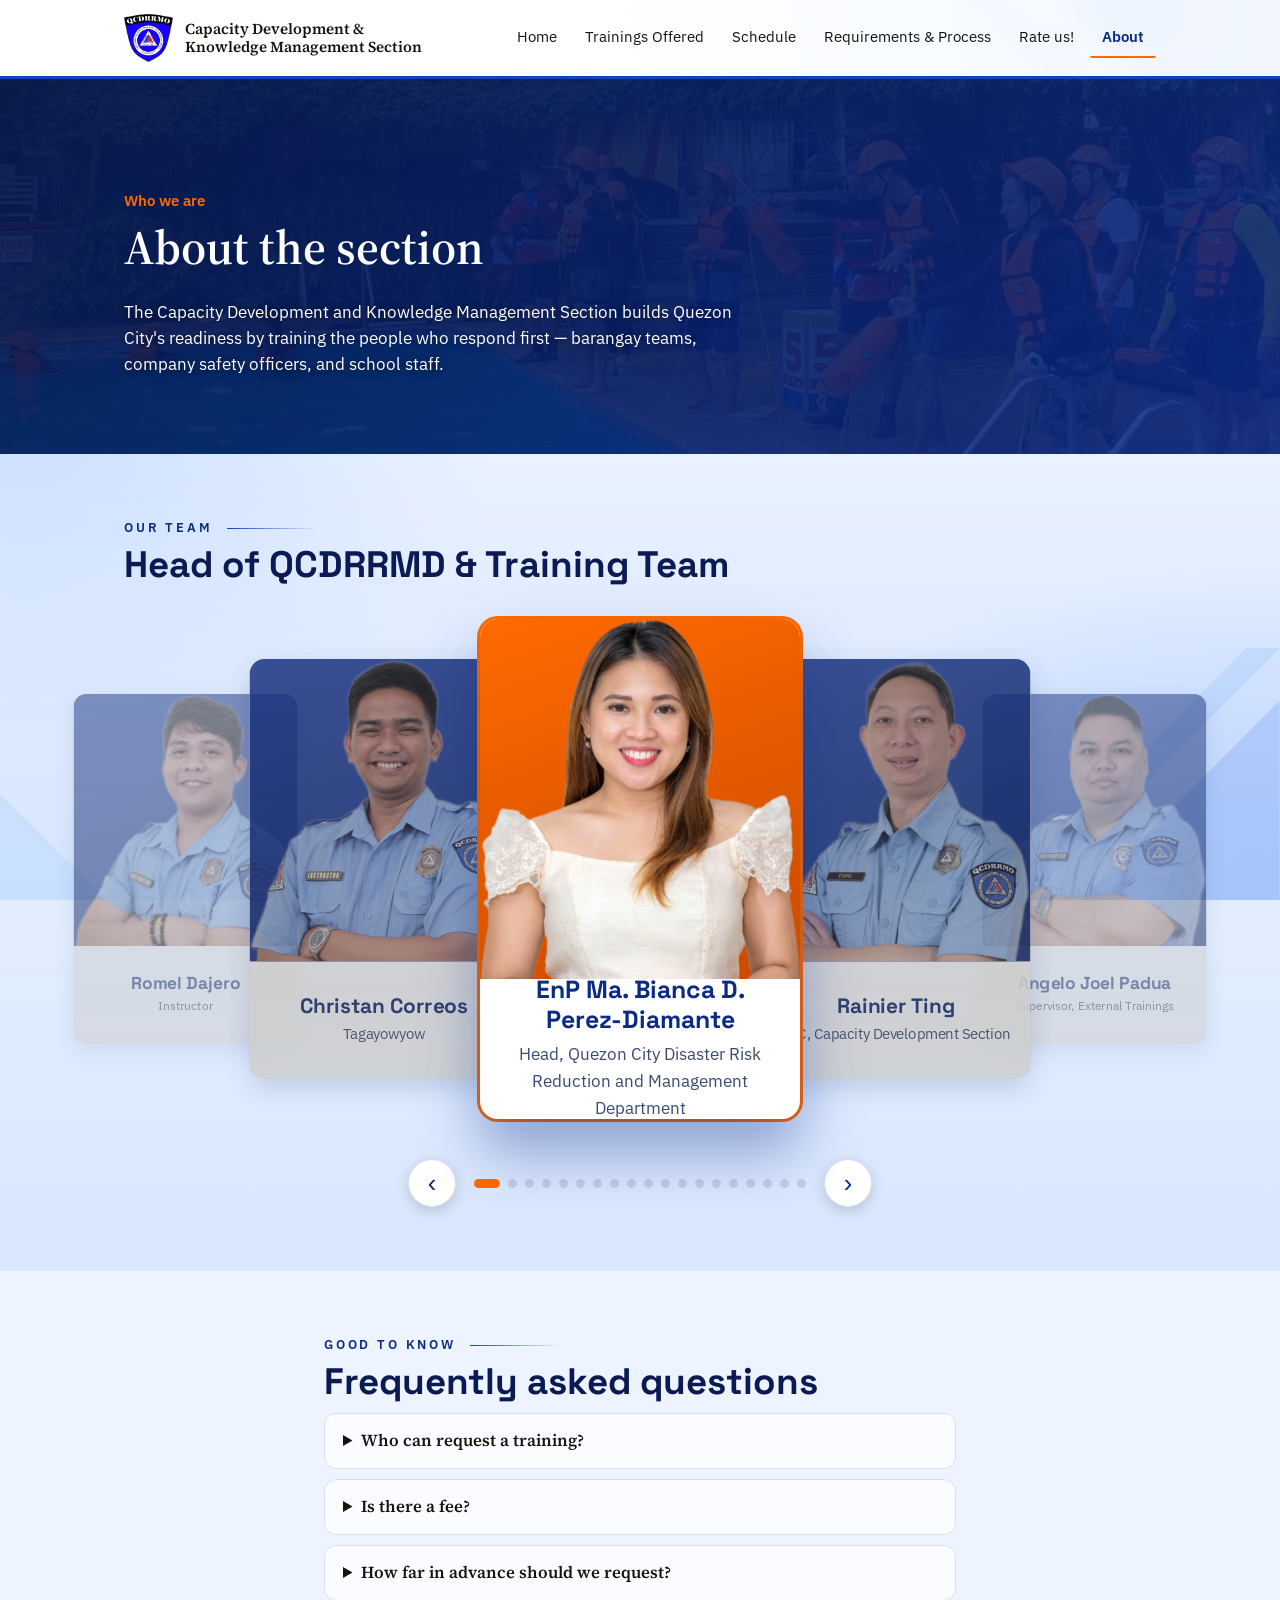
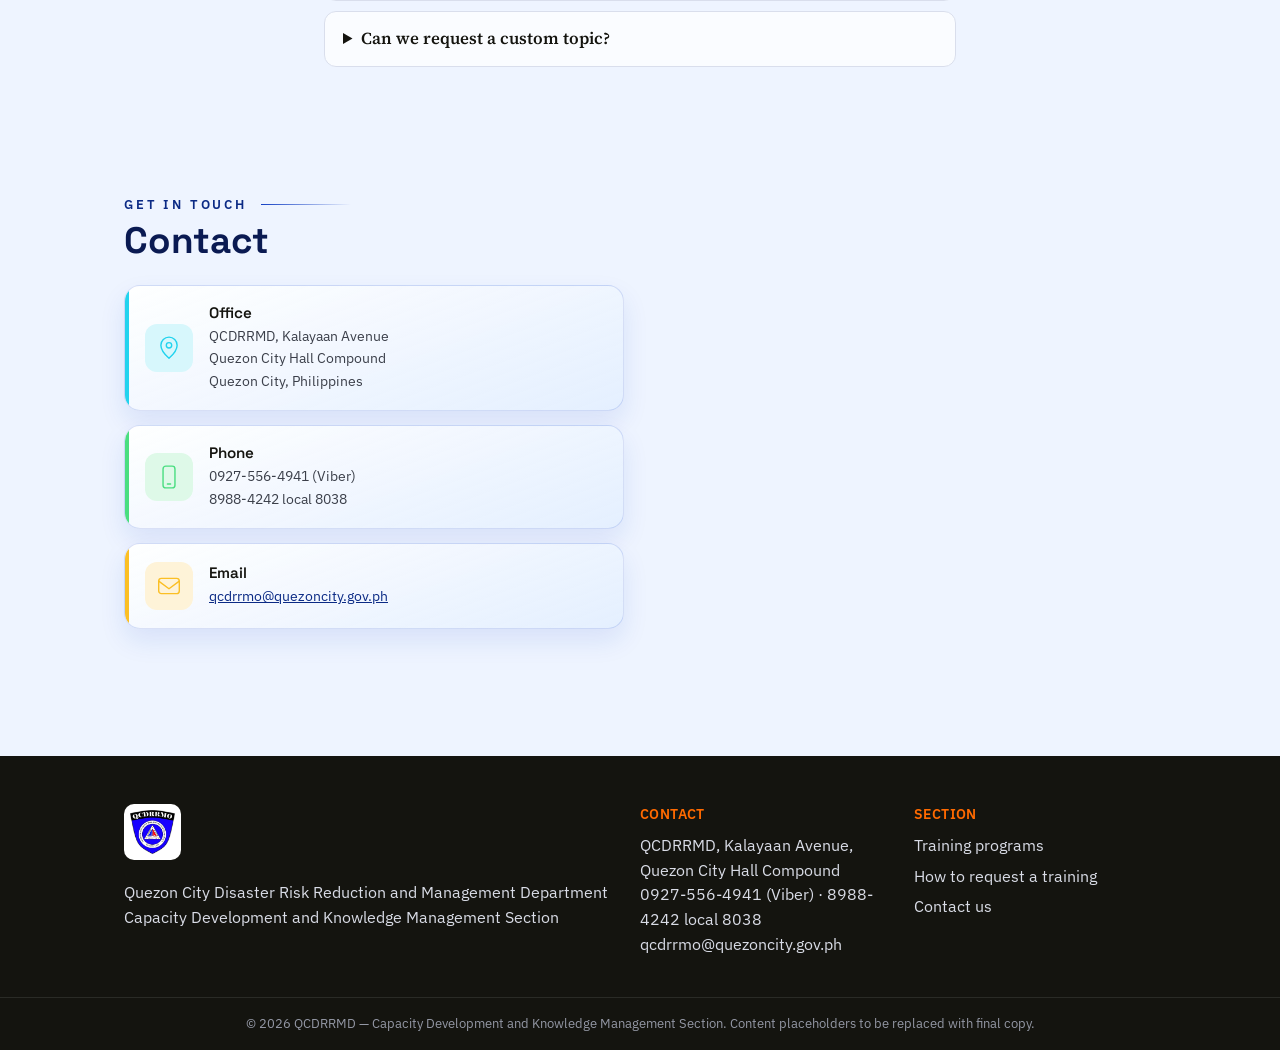
==== about.html @ 3a1420af "Update about.html" ====
<!DOCTYPE html>
<html lang="en">
<head>
<meta charset="UTF-8">
<meta name="viewport" content="width=device-width, initial-scale=1">
<title>About &middot; QCDRRMD Capacity Development</title>
<link rel="icon" href="assets/logo.png">
<link rel="stylesheet" href="style.css?v=13">
</head>
<body>
<header class="site-header">
  <div class="header-inner">
    <a href="index.html" class="brand">
      <img src="assets/logo.png" alt="QCDRRMO logo" class="brand-mark">
      <span class="brand-text">Capacity Development &amp;<br>Knowledge Management Section</span>
    </a>
    <nav aria-label="Main">
      <ul>
        <li><a href="index.html">Home</a></li>
<li><a href="trainings.html">Trainings Offered</a></li>
<li><a href="https://tan-verdict-8c0.notion.site/3d11fb57e256801cb639ca2079e4938b?v=c9b1fb57e25682429db3881c591685a3&source=copy_link" target="_blank" rel="noopener">Schedule</a></li>
<li><a href="process.html">Requirements &amp; Process</a></li>
<li><a href="process.html#rate-us">Rate us!</a></li>
<li><a href="about.html" class="active">About</a></li>

      </ul>
    </nav>
  </div>
</header>
<main>

<section class="page-head photo-head" style="background-image:linear-gradient(135deg, rgba(6,22,74,.92), rgba(11,42,133,.88)), url('assets/programs/pool-rescue.jpg');">
  <div class="section-inner">
    <p class="eyebrow eyebrow-light">Who we are</p>
    <h1>About the section</h1>
    <p class="section-lead lead-light" style="color:#fff;text-shadow:0 1px 8px rgba(0,0,0,.6);">The Capacity Development and Knowledge Management Section builds Quezon City's readiness by training the people who respond first &mdash; barangay teams, company safety officers, and school staff.</p>
  </div>
</section>

<section class="section cf-section" id="about">
  <div class="section-inner"><p class="fx-eyebrow">OUR TEAM</p>
    <h2 class="fx-title sm">Head of QCDRRMD &amp; Training Team</h2></div>
  <div class="cf cf-team" id="team-cf" role="region" aria-roledescription="carousel" aria-label="Head and training team">
    <div class="cf-stage">
      <article class="cf-slide cf-person cf-head" style="--c:#ff6a00">
        <div class="cf-photo"><img src="assets/team/bianca-perez-diamante.png" alt="EnP Ma. Bianca D. Perez-Diamante"></div>
        <div class="cf-body"><h3>EnP Ma. Bianca D. Perez-Diamante</h3><p>Head, Quezon City Disaster Risk Reduction and Management Department</p></div>
      </article>
      <article class="cf-slide cf-person" style="--c:#22d3ee">
        <div class="cf-photo"><img src="assets/team/rainier-ting.png" alt="Rainier Ting"></div>
        <div class="cf-body"><h3>Rainier Ting</h3><p>OIC, Capacity Development Section</p></div>
      </article>
      <article class="cf-slide cf-person" style="--c:#fb7185">
        <div class="cf-photo"><img src="assets/team/angelo-joel-padua.png" alt="Angelo Joel Padua"></div>
        <div class="cf-body"><h3>Angelo Joel Padua</h3><p>Supervisor, External Trainings</p></div>
      </article>
      <article class="cf-slide cf-person" style="--c:#4ade80">
        <div class="cf-photo"><img src="assets/team/evangeline-lumague.png" alt="Evangeline Lumague"></div>
        <div class="cf-body"><h3>Evangeline Lumague</h3><p>Supervisor, Internal Trainings</p></div>
      </article>
      <article class="cf-slide cf-person" style="--c:#fbbf24">
        <div class="cf-photo"><img src="assets/team/ariel-antipolo.png" alt="Ariel Antipolo"></div>
        <div class="cf-body"><h3>Ariel Antipolo</h3><p>Technical Training Team Lead</p></div>
      </article>
      <article class="cf-slide cf-person" style="--c:#38bdf8">
        <div class="cf-photo"><img src="assets/team/gelli-anne-buenaventura.png" alt="Gelli Anne Buenaventura"></div>
        <div class="cf-body"><h3>Gelli Anne Buenaventura</h3><p>Secretariat</p></div>
      </article>
      <article class="cf-slide cf-person" style="--c:#a78bfa">
        <div class="cf-photo"><img src="assets/team/rose-ann-alvarez.png" alt="Rose Ann Alvarez"></div>
        <div class="cf-body"><h3>Rose Ann Alvarez</h3><p>Secretariat</p></div>
      </article>
      <article class="cf-slide cf-person" style="--c:#22d3ee">
        <div class="cf-photo"><img src="assets/team/abigail-quiroz.png" alt="Abigail Quiroz"></div>
        <div class="cf-body"><h3>Abigail Quiroz</h3><p>Instructor</p></div>
      </article>
      <article class="cf-slide cf-person" style="--c:#fb7185">
        <div class="cf-photo"><img src="assets/team/bonifacio-tacuban.png" alt="Bonifacio Tacuban"></div>
        <div class="cf-body"><h3>Bonifacio Tacuban</h3><p>Instructor</p></div>
      </article>
      <article class="cf-slide cf-person" style="--c:#4ade80">
        <div class="cf-photo"><img src="assets/team/christian-allen-dico.png" alt="Christian Allen Dico"></div>
        <div class="cf-body"><h3>Christian Allen Dico</h3><p>Instructor</p></div>
      </article>
      <article class="cf-slide cf-person" style="--c:#fbbf24">
        <div class="cf-photo"><img src="assets/team/guillermo-dizon.png" alt="Guillermo Dizon"></div>
        <div class="cf-body"><h3>Guillermo Dizon</h3><p>Instructor</p></div>
      </article>
      <article class="cf-slide cf-person" style="--c:#38bdf8">
        <div class="cf-photo"><img src="assets/team/jonalyin-sarillana.png" alt="Jonalyin Sarillana"></div>
        <div class="cf-body"><h3>Jonalyin Sarillana</h3><p>Instructor</p></div>
      </article>
      <article class="cf-slide cf-person" style="--c:#a78bfa">
        <div class="cf-photo"><img src="assets/team/leonin-de-leon.png" alt="Leonin De Leon"></div>
        <div class="cf-body"><h3>Leonin De Leon</h3><p>Instructor</p></div>
      </article>
      <article class="cf-slide cf-person" style="--c:#22d3ee">
        <div class="cf-photo"><img src="assets/team/marilou-lacson.png" alt="Marilou Lacson"></div>
        <div class="cf-body"><h3>Marilou Lacson</h3><p>Instructor</p></div>
      </article>
      <article class="cf-slide cf-person" style="--c:#fb7185">
        <div class="cf-photo"><img src="assets/team/ramon-jose.png" alt="Ramon Jose"></div>
        <div class="cf-body"><h3>Ramon Jose</h3><p>Instructor</p></div>
      </article>
      <article class="cf-slide cf-person" style="--c:#4ade80">
        <div class="cf-photo"><img src="assets/team/rizalino-mesias.png" alt="Rizalino Mesias"></div>
        <div class="cf-body"><h3>Rizalino Mesias</h3><p>Instructor</p></div>
      </article>
      <article class="cf-slide cf-person" style="--c:#fbbf24">
        <div class="cf-photo"><img src="assets/team/rizhell-apo.png" alt="Rizhell Apo"></div>
        <div class="cf-body"><h3>Rizhell Apo</h3><p>Instructor</p></div>
      </article>
      <article class="cf-slide cf-person" style="--c:#38bdf8">
        <div class="cf-photo"><img src="assets/team/romel-dajero.png" alt="Romel Dajero"></div>
        <div class="cf-body"><h3>Romel Dajero</h3><p>Instructor</p></div>
      </article>
      <article class="cf-slide cf-person" style="--c:#a78bfa">
        <div class="cf-photo"><img src="assets/team/christan-correos.png" alt="Christan Correos"></div>
        <div class="cf-body"><h3>Christan Correos</h3><p>Tagayowyow</p></div>
      </article>
      
    </div>
    <div class="cf-controls">
      <button class="cf-btn cf-prev" type="button" aria-label="Previous person">&#8249;</button>
      <div class="cf-dots"></div>
      <button class="cf-btn cf-next" type="button" aria-label="Next person">&#8250;</button>
    </div>
  </div>
</section>

<section class="section" id="faq">
  <div class="section-inner narrow">
    <p class="fx-eyebrow">GOOD TO KNOW</p>
    <h2 class="fx-title sm">Frequently asked questions</h2>
    <div class="faq-list">
    <details class="faq-item"><summary>Who can request a training?</summary><p>Barangays, companies, and schools within Quezon City can request any of our programs.</p></details>
      <details class="faq-item"><summary>Is there a fee?</summary><p>No. All of our trainings are completely free.</p></details>
      <details class="faq-item"><summary>How far in advance should we request?</summary><p>Reservations for trainings must be made at least 2 weeks before the training date.</p></details>
      <details class="faq-item"><summary>Can we request a custom topic?</summary><p>Yes. You can request the topics you want covered in your training.</p></details>
      
    </div>
  </div>
</section>

<section class="section" id="contact">
  <div class="section-inner">
    <p class="fx-eyebrow">GET IN TOUCH</p>
    <h2 class="fx-title sm">Contact</h2>
    <div class="grid-2 contact-grid">
      <div class="contact-list">
      <div class="fx-panel fx-contact reveal" style="--c:#22d3ee">
        <span class="fx-contact-ico"><svg viewBox="0 0 48 48" width="26" height="26" fill="none" stroke="currentColor" stroke-width="2.6" stroke-linecap="round" stroke-linejoin="round"><path d="M24 43 C24 43 9 30 9 19 A15 15 0 0 1 39 19 C39 30 24 43 24 43Z"/><circle cx="24" cy="19" r="5"/></svg></span>
        <div><h3>Office</h3><p>QCDRRMD, Kalayaan Avenue<br>Quezon City Hall Compound<br>Quezon City, Philippines</p></div>
      </div>
      <div class="fx-panel fx-contact reveal" style="--c:#4ade80">
        <span class="fx-contact-ico"><svg viewBox="0 0 48 48" width="26" height="26" fill="none" stroke="currentColor" stroke-width="2.6" stroke-linecap="round" stroke-linejoin="round"><rect x="13" y="4" width="22" height="40" rx="5"/><path d="M21 37 H27"/></svg></span>
        <div><h3>Phone</h3><p>0927-556-4941 (Viber)<br>8988-4242 local 8038</p></div>
      </div>
      <div class="fx-panel fx-contact reveal" style="--c:#fbbf24">
        <span class="fx-contact-ico"><svg viewBox="0 0 48 48" width="26" height="26" fill="none" stroke="currentColor" stroke-width="2.6" stroke-linecap="round" stroke-linejoin="round"><rect x="5" y="10" width="38" height="28" rx="5"/><path d="M5 15 L24 29 L43 15"/></svg></span>
        <div><h3>Email</h3><p><a href="mailto:qcdrrmo@quezoncity.gov.ph">qcdrrmo@quezoncity.gov.ph</a></p></div>
      </div>
      
      </div>
      <div class="map-embed">
  <iframe
    title="QCDRRMD location map"
    src="https://www.google.com/maps?q=Quezon+City+Hall+Compound,+Kalayaan+Avenue,+Quezon+City,+Philippines&output=embed"
    width="100%" height="380"
    style="border:0;border-radius:12px"
    loading="lazy"
    allowfullscreen
    referrerpolicy="no-referrer-when-downgrade"></iframe>
</div>
    </div>
  </div>
</section>
<script>

function initCoverflow(id) {
  var root = document.getElementById(id);
  if (!root) return;
  var slides = [].slice.call(root.querySelectorAll('.cf-slide'));
  var dotsBox = root.querySelector('.cf-dots');
  var n = slides.length, active = 0, swiped = false, startX = null;
  function go(i) { active = (i + n) % n; render(); }
  slides.forEach(function (s, i) {
    var d = document.createElement('button');
    d.className = 'cf-dot'; d.type = 'button';
    d.setAttribute('aria-label', 'Show item ' + (i + 1));
    d.addEventListener('click', function () { go(i); });
    dotsBox.appendChild(d);
    s.addEventListener('click', function () { if (!swiped && i !== active) go(i); });
  });
  var dots = [].slice.call(dotsBox.children);
  function render() {
    slides.forEach(function (s, i) {
      var d = i - active;
      if (d > n / 2) d -= n;
      if (d < -n / 2) d += n;
      s.setAttribute('data-pos', Math.abs(d) > 2 ? 'far' : String(d));
      s.setAttribute('aria-hidden', d === 0 ? 'false' : 'true');
    });
    dots.forEach(function (x, i) { x.classList.toggle('on', i === active); });
  }
  root.querySelector('.cf-prev').addEventListener('click', function () { go(active - 1); });
  root.querySelector('.cf-next').addEventListener('click', function () { go(active + 1); });
  root.setAttribute('tabindex', '0');
  root.addEventListener('keydown', function (e) {
    if (e.key === 'ArrowLeft') { go(active - 1); e.preventDefault(); }
    if (e.key === 'ArrowRight') { go(active + 1); e.preventDefault(); }
  });
  var stage = root.querySelector('.cf-stage');
  stage.addEventListener('pointerdown', function (e) { startX = e.clientX; });
  stage.addEventListener('pointerup', function (e) {
    if (startX === null) return;
    var dx = e.clientX - startX; startX = null;
    if (Math.abs(dx) > 45) {
      swiped = true; go(dx < 0 ? active + 1 : active - 1);
      setTimeout(function () { swiped = false; }, 80);
    }
  });
  render();
}

initCoverflow('team-cf');

function runReveal() {
  var els = [].slice.call(document.querySelectorAll('.reveal:not(.in)'));
  if (!els.length) return;
  if (!('IntersectionObserver' in window) || (window.matchMedia && window.matchMedia('(prefers-reduced-motion: reduce)').matches)) {
    els.forEach(function (el) { el.classList.add('in'); });
    return;
  }
  var io = new IntersectionObserver(function (entries) {
    entries.forEach(function (x, i) {
      if (x.isIntersecting) {
        setTimeout(function () { x.target.classList.add('in'); }, (i % 6) * 70);
        io.unobserve(x.target);
      }
    });
  }, {threshold: 0.2});
  els.forEach(function (el) { io.observe(el); });
}
if (document.readyState === 'loading') {
  document.addEventListener('DOMContentLoaded', runReveal);
} else {
  runReveal();
}

</script>

</main>
<footer class="site-footer">
  <div class="footer-inner">
    <div>
      <img src="assets/logo.png" alt="QCDRRMO logo" class="footer-mark">
      <p>Quezon City Disaster Risk Reduction and Management Department<br>Capacity Development and Knowledge Management Section</p>
    </div>
    <div>
      <p class="footer-label">Contact</p>
      <p>QCDRRMD, Kalayaan Avenue, Quezon City Hall Compound<br>0927-556-4941 (Viber) &middot; 8988-4242 local 8038<br>qcdrrmo@quezoncity.gov.ph</p>
    </div>
    <div>
      <p class="footer-label">Section</p>
      <ul class="footer-links">
        <li><a href="trainings.html">Training programs</a></li>
        <li><a href="process.html">How to request a training</a></li>
        <li><a href="about.html#contact">Contact us</a></li>
      </ul>
    </div>
  </div>
  <p class="footer-fine">&copy; 2026 QCDRRMD &mdash; Capacity Development and Knowledge Management Section. Content placeholders to be replaced with final copy.</p>
</footer>
</body>
</html>
---- style.css ----
@import url('https://fonts.googleapis.com/css2?family=Source+Serif+4:opsz,wght@8..60,500;8..60,600;8..60,700&family=IBM+Plex+Sans:wght@400;500;600&family=Space+Grotesk:wght@500;600;700&display=swap');

:root{
  --blue:#1440c4;
  --blue-dark:#0b2a85;
  --ink:#14140f;
  --orange:#ff6a00;
  --red:#e4002b;
  --paper:#ffffff;
  --tint:#eef2fc;
  --line:#d9deec;
  --serif:'Source Serif 4', Georgia, serif;
  --sans:'IBM Plex Sans', Arial, sans-serif;
}

*{box-sizing:border-box;}
html{scroll-padding-top:80px;}
body{
  margin:0;
  font-family:var(--sans);
  color:var(--ink);
  background:#eef4ff;
  line-height:1.55;
}
h1,h2,h3{font-family:var(--serif); font-weight:600; line-height:1.15; margin:0 0 .5em;}
h1{font-size:clamp(2rem,4vw,3rem);}
h2{font-size:clamp(1.5rem,2.6vw,2rem);}
h3{font-size:1.15rem; margin-bottom:.35em;}
p{margin:0 0 1em;}
a{color:var(--blue-dark);}
ul,ol{margin:0; padding:0;}
img{max-width:100%; display:block;}

.section-inner, .header-inner, .footer-inner{
  max-width:1080px;
  margin:0 auto;
  padding:0 24px;
}
.narrow{max-width:680px;}

/* header */
.site-header{
  border-bottom:3px solid var(--blue);
  background:rgba(255,255,255,.84);
  -webkit-backdrop-filter:blur(12px); backdrop-filter:blur(12px);
  position:sticky; top:0; z-index:10;
}
.header-inner{
  display:flex; align-items:center; justify-content:space-between;
  padding-top:14px; padding-bottom:14px; gap:20px; flex-wrap:wrap;
}
.brand{display:flex; align-items:center; gap:12px; text-decoration:none; color:var(--ink);}
.brand-mark{height:48px; width:auto;}
.brand-text{font-family:var(--serif); font-weight:600; font-size:.95rem; line-height:1.2;}
nav ul{display:flex; flex-wrap:wrap; gap:4px; list-style:none;}
nav a{
  display:inline-block; padding:8px 12px; text-decoration:none; color:var(--ink);
  font-size:.92rem; border-radius:2px;
}
nav a:hover{color:var(--blue-dark);}
nav a.active{color:var(--blue-dark); font-weight:600; border-bottom:2px solid var(--orange);}

/* hero */
.hero{
  position:relative; overflow:hidden; color:#fff;
  clip-path: polygon(0 0, 100% 0, 100% 88%, 0 100%);
  padding:120px 0 140px;
  background:var(--blue-dark);
}
.hero-video{
  position:absolute; inset:0; width:100%; height:100%; object-fit:cover; z-index:0;
}
.hero-overlay{
  position:absolute; inset:0; z-index:1;
  background:linear-gradient(135deg, rgba(11,42,133,.88) 0%, rgba(20,64,196,.72) 60%, rgba(11,42,133,.9) 100%);
}
.hero-inner{position:relative; z-index:2; max-width:760px; margin:0 auto; padding:0 24px;}
.hero h1{color:#fff;}
.hero-sub{font-size:1.1rem; color:#dfe6fb;}
.eyebrow{
  font-family:var(--sans); font-weight:600; color:var(--blue-dark);
  margin-bottom:.5em; font-size:.95rem;
}
.eyebrow-light{color:var(--orange);}

/* photo page-head banners for subpages */
.page-head.photo-head{
  position:relative; padding:110px 0 60px; color:#fff;
  background-size:cover; background-position:center;
}
.photo-head h1{color:#fff;}
.section-lead.lead-light{color:#ffffff; text-shadow:0 1px 6px rgba(0,0,0,.45);}
.photo-head .section-lead.lead-light{color:#ffffff; text-shadow:0 1px 8px rgba(0,0,0,.55);}

/* photo grid / gallery */
.photo-grid{gap:22px;}
.photo-feature{margin:0; border:1px solid var(--line); background:#fff; overflow:hidden;}
.photo-feature img{width:100%; height:280px; object-fit:cover; display:block;}
.photo-feature figcaption{padding:14px 16px; font-size:.92rem; color:#3b3f4a; border-top:3px solid var(--orange);}

.inline-video{width:100%; max-width:820px; border:1px solid var(--line); margin-top:8px;}

/* category showcase cards */
.category-card-link{text-decoration:none; color:inherit; display:block;}
.category-card{
  text-align:left; transition:transform .2s ease, box-shadow .2s ease, border-color .2s ease;
  position:relative; overflow:hidden;
}
.category-card:hover{
  transform:translateY(-6px); box-shadow:0 14px 28px rgba(11,42,133,.16); border-color:var(--orange);
}
.category-icon{font-size:2rem; margin-bottom:.3em; display:inline-block; transition:transform .2s ease;}
.category-card:hover .category-icon{transform:scale(1.18) rotate(-4deg);}
.category-more{
  display:inline-block; margin-top:10px; font-size:.85rem; font-weight:600; color:var(--orange);
  opacity:0; transform:translateX(-6px); transition:opacity .2s ease, transform .2s ease;
}
.category-card:hover .category-more{opacity:1; transform:translateX(0);}
.center-cta{text-align:center; margin-top:32px;}
.reason-grid .card{border-left:4px solid var(--orange);}

/* highlighted coverflow carousel (Trainings Offered + Team) */
.cf-section{padding:44px 0 56px; background:linear-gradient(180deg,rgba(255,255,255,0) 0%,rgba(205,224,255,.65) 100%); overflow:hidden;}
.cf{--cw:440px; --ch:560px; --s1:.8; --s2:1.42; position:relative; outline:none;}
.cf-team{--cw:320px; --ch:500px;}
.cf-stage{position:relative; height:calc(var(--ch) + 50px); touch-action:pan-y;}
.cf-slide{
  position:absolute; top:24px; left:50%; width:var(--cw); height:var(--ch);
  background:#fff; border-radius:18px; overflow:hidden; display:flex; flex-direction:column;
  box-shadow:0 10px 30px rgba(11,42,133,.18);
  transform:translateX(-50%) scale(.6); opacity:0; pointer-events:none; z-index:0; cursor:pointer;
  transition:transform .55s cubic-bezier(.22,.8,.3,1), opacity .45s ease, filter .45s ease, box-shadow .45s ease;
  filter:brightness(.8) saturate(.75);
}
.cf-slide[data-pos="0"]{
  transform:translateX(-50%) scale(1); opacity:1; z-index:5; pointer-events:auto; cursor:default; filter:none;
  box-shadow:0 34px 60px rgba(11,42,133,.38), 0 0 0 3px var(--orange);
}
.cf-slide[data-pos="1"], .cf-slide[data-pos="-1"]{opacity:.85; z-index:3; pointer-events:auto;}
.cf-slide[data-pos="1"]{transform:translateX(calc(-50% + var(--cw) * var(--s1))) scale(.84);}
.cf-slide[data-pos="-1"]{transform:translateX(calc(-50% - var(--cw) * var(--s1))) scale(.84);}
.cf-slide[data-pos="2"], .cf-slide[data-pos="-2"]{opacity:.5; z-index:1; pointer-events:auto;}
.cf-slide[data-pos="2"]{transform:translateX(calc(-50% + var(--cw) * var(--s2))) scale(.7);}
.cf-slide[data-pos="-2"]{transform:translateX(calc(-50% - var(--cw) * var(--s2))) scale(.7);}

.cf-program img{width:100%; height:300px; object-fit:cover; display:block; flex:none;}
.cf-body{padding:18px 22px 20px; flex:1; min-height:0;}
.cf-body h3{font-size:1.25rem; margin:0 0 .4em;}
.cf-body p{margin:0; color:#3b3f4a;}
.cf-body .card-tag{color:var(--orange); margin-bottom:.5em;}
.cf-program .cf-body p:last-child{
  display:-webkit-box; -webkit-line-clamp:5; -webkit-box-orient:vertical; overflow:hidden; font-size:.95rem;
}
.cf-photo{height:360px; flex:none; background:linear-gradient(160deg,var(--blue) 0%,var(--blue-dark) 100%); overflow:hidden;}
.cf-photo img{width:100%; height:100%; object-fit:cover; object-position:top center; display:block;}
.cf-head .cf-photo{background:linear-gradient(160deg,var(--orange) 0%,#c94a00 100%);}
.cf-person .cf-body{text-align:center; display:flex; flex-direction:column; justify-content:center; gap:6px;}
.cf-person .cf-body h3{font-family:'Space Grotesk',var(--sans); font-size:1.55rem; font-weight:700; color:var(--blue-dark); margin:0; line-height:1.2;}
.cf-person .cf-body p{font-size:1.08rem; color:#3b4a75; margin:0;}

.cf-controls{display:flex; align-items:center; justify-content:center; gap:18px; margin-top:14px; padding:0 16px;}
.cf-btn{
  flex:none; width:48px; height:48px; border-radius:50%; border:1px solid var(--line); background:#fff;
  color:var(--blue-dark); font-size:1.6rem; line-height:1; cursor:pointer; box-shadow:0 4px 14px rgba(20,20,15,.18);
  transition:background .2s ease, color .2s ease, transform .15s ease;
}
.cf-btn:hover{background:var(--orange); color:#fff;}
.cf-btn:active{transform:scale(.92);}
.cf-dots{display:flex; gap:8px; flex-wrap:wrap; justify-content:center; max-width:60%;}
.cf-dot{width:9px; height:9px; border-radius:99px; border:0; padding:0; background:#c5cde6; cursor:pointer; transition:width .25s ease, background .25s ease;}
.cf-dot.on{width:26px; background:var(--orange);}

@media(max-width:760px){
  .cf{--cw:78vw; --ch:520px; --s1:.9;}
  .cf-team{--cw:72vw; --ch:470px;}
  .cf-slide[data-pos="2"], .cf-slide[data-pos="-2"]{opacity:0; pointer-events:none;}
  .cf-program img{height:220px;}
  .cf-photo{height:320px;}
  .cf-dots{max-width:52%;}
}

/* training catalog cards */
.program-card{padding:0; border-left:1px solid var(--line);}
.program-card img{width:100%; height:150px; object-fit:cover; display:block;}
.program-card .program-body{padding:16px 18px;}
.program-card .card-tag{margin-top:0;}

.partner-list{
  list-style:none; columns:2; column-gap:32px; max-width:820px; margin-top:20px;
}
.partner-list li{
  padding:10px 0 10px 22px; border-bottom:1px solid var(--line); position:relative;
  break-inside:avoid; font-size:.95rem;
}
.partner-list li::before{content:"\2022"; position:absolute; left:0; color:var(--orange); font-weight:700; font-size:1.3rem; line-height:1;}
@media(max-width:640px){.partner-list{columns:1;}}
.cta-row{display:flex; gap:14px; flex-wrap:wrap; margin-top:1.5em;}
.btn{
  display:inline-block; padding:13px 26px; text-decoration:none; font-weight:600;
  border-radius:2px; font-size:.98rem;
}
.btn-primary{background:var(--orange); color:#fff;}
.btn-primary:hover{background:var(--red);}
.btn-ghost{border:1.5px solid #fff; color:#fff;}
.btn-ghost:hover{background:rgba(255,255,255,.12);}

/* sections */
.section{padding:64px 0;}
.section.tint{background:linear-gradient(180deg,rgba(255,255,255,.6),rgba(208,226,255,.55));}
.section-lead{color:#3b3f4a; max-width:640px; font-size:1.05rem;}
.page-head{padding:56px 0 24px;}

.grid-3{display:grid; grid-template-columns:repeat(3,1fr); gap:22px; margin-top:28px;}
.grid-2{display:grid; grid-template-columns:1fr 1fr; gap:32px; margin-top:24px;}
@media(max-width:760px){
  .grid-3{grid-template-columns:1fr;}
  .grid-2{grid-template-columns:1fr;}
}

.card{
  border:1px solid var(--line); border-left:4px solid var(--blue);
  padding:20px; background:#fff;
}
.card-tag{
  font-size:.78rem; font-weight:600; text-transform:uppercase; letter-spacing:.03em;
  color:var(--blue-dark); margin-bottom:.5em;
}
.stat-card{
  border-top:3px solid var(--orange); padding:18px 4px;
}
.stat-num{font-family:var(--serif); font-size:2.6rem; font-weight:700; color:var(--blue); margin-bottom:.1em;}

.cta-band{background:var(--ink); color:#fff;}
.cta-band h2{color:#fff;}
.cta-band-inner{display:flex; align-items:center; justify-content:space-between; gap:20px; flex-wrap:wrap;}
.cta-band .btn-primary{background:var(--orange); color:var(--ink);}

/* steps */
.steps{counter-reset:step; list-style:none; max-width:700px;}
.steps li{
  counter-increment:step; position:relative; padding:0 0 28px 52px; border-left:2px solid var(--line);
  margin-left:14px;
}
.steps li:last-child{border-left-color:transparent;}
.steps li::before{
  content:counter(step); position:absolute; left:-15px; top:0;
  width:30px; height:30px; border-radius:50%; background:var(--blue); color:#fff;
  display:flex; align-items:center; justify-content:center; font-weight:600; font-size:.9rem;
}
.check-list{list-style:none; max-width:600px; margin-top:1em;}
.check-list li{padding:8px 0 8px 28px; border-bottom:1px solid var(--line); position:relative;}
.check-list li::before{content:"\2713"; position:absolute; left:0; color:var(--blue); font-weight:700;}

/* embeds */
.embed-box{
  border:1px solid var(--line); background:var(--tint); aspect-ratio:16/10; overflow:hidden;
}
.embed-box.form-embed{aspect-ratio:auto; height:1200px;}
.embed-box iframe{width:100%; height:100%; border:0;}
.embed-note{margin-top:12px; font-size:.92rem; color:#555;}
.link-out-box{
  border:1px solid var(--line); background:var(--tint); padding:48px 32px; text-align:center;
}
.link-out-box p{max-width:480px; margin:0 auto 20px; color:#3b3f4a;}

/* photo placeholders */
.photo-placeholder{
  aspect-ratio:4/3; background:repeating-linear-gradient(45deg, var(--tint), var(--tint) 10px, #e3e9fa 10px, #e3e9fa 20px);
  margin-bottom:14px;
}
.map-placeholder{
  background:var(--tint); border:1px dashed var(--line); display:flex; align-items:center; justify-content:center;
  min-height:220px; color:#555; text-align:center; padding:20px;
}

/* faq */
.faq-item{border-bottom:1px solid var(--line); padding:16px 0;}
.faq-item summary{font-weight:600; cursor:pointer; font-family:var(--serif); font-size:1.05rem;}
.faq-item p{margin-top:10px; color:#3b3f4a;}

/* footer */
.site-footer{background:var(--ink); color:#d9dce6; margin-top:20px;}
.footer-inner{
  display:grid; grid-template-columns:2fr 1fr 1fr; gap:32px; padding:48px 24px 24px;
}
@media(max-width:760px){.footer-inner{grid-template-columns:1fr;}}
.footer-mark{height:56px; margin-bottom:14px; background:#fff; padding:6px; border-radius:10px; display:inline-block;}
.footer-label{color:var(--orange); font-weight:600; margin-bottom:.6em; font-size:.85rem; text-transform:uppercase; letter-spacing:.03em;}
.footer-links{list-style:none;}
.footer-links li{margin-bottom:6px;}
.footer-links a{color:#d9dce6; text-decoration:none;}
.footer-links a:hover{color:var(--orange);}
.footer-fine{
  border-top:1px solid #2a2b26; text-align:center; font-size:.82rem; color:#9498a5;
  padding:16px 24px; margin:0;
}

:focus-visible{outline:3px solid var(--orange); outline-offset:2px;}
@media (prefers-reduced-motion: reduce){*{transition:none !important;}}


/* ===== site backdrop: airy sky-blue gradient + diagonal corner shapes ===== */
body::before{
  content:""; position:fixed; inset:0; z-index:-2; pointer-events:none;
  background:
    radial-gradient(900px 520px at 88% 2%, rgba(96,165,250,.40), transparent 62%),
    radial-gradient(760px 520px at 2% 48%, rgba(186,213,255,.60), transparent 62%),
    radial-gradient(900px 560px at 98% 100%, rgba(59,130,246,.30), transparent 60%),
    radial-gradient(760px 300px at 42% 10%, rgba(255,255,255,.95), transparent 70%),
    linear-gradient(180deg,#f8fbff 0%,#e9f1ff 55%,#dce9ff 100%);
}
body::after{
  content:""; position:fixed; inset:0; z-index:-1; pointer-events:none;
  background:
    linear-gradient(225deg, rgba(37,99,235,.22) 0 30%, transparent 30.2%) right top/34vw 32vh no-repeat,
    linear-gradient(225deg, transparent 0 38%, rgba(96,165,250,.20) 38% 43%, transparent 43.2%) right top/34vw 32vh no-repeat,
    linear-gradient(315deg, rgba(37,99,235,.20) 0 30%, transparent 30.2%) right bottom/32vw 28vh no-repeat,
    linear-gradient(315deg, transparent 0 38%, rgba(96,165,250,.18) 38% 43%, transparent 43.2%) right bottom/32vw 28vh no-repeat,
    linear-gradient(45deg, rgba(147,197,253,.28) 0 22%, transparent 22.2%) left bottom/22vw 22vh no-repeat;
}

/* ===== futuristic stats ===== */
.stats-section{padding:0 0 56px; margin-top:-34px; position:relative; z-index:2;}
.stats-grid{display:grid; grid-template-columns:repeat(3,1fr); gap:22px;}
.stat-fx{
  position:relative; overflow:hidden; border-radius:18px; padding:26px 26px 24px;
  background:
    linear-gradient(rgba(20,64,196,.055) 1px, transparent 1px) 0 0/22px 22px,
    linear-gradient(90deg, rgba(20,64,196,.055) 1px, transparent 1px) 0 0/22px 22px,
    linear-gradient(160deg, rgba(255,255,255,.94), rgba(226,238,255,.82));
  border:1px solid rgba(20,64,196,.2);
  box-shadow:0 14px 34px rgba(20,64,196,.14), inset 0 1px 0 #fff;
  transition:transform .25s ease, box-shadow .25s ease;
}
.stat-fx::before{
  content:""; position:absolute; left:0; top:0; height:3px; width:100%;
  background:linear-gradient(90deg,var(--blue),#22d3ee 60%,transparent);
}
.stat-fx::after{
  content:""; position:absolute; right:-40px; bottom:-40px; width:120px; height:120px; border-radius:50%;
  background:radial-gradient(circle,rgba(34,211,238,.30),transparent 70%);
}
.stat-fx:hover{transform:translateY(-4px); box-shadow:0 20px 42px rgba(20,64,196,.22), 0 0 0 1px rgba(34,211,238,.6);}
.stat-fx-idx{
  position:absolute; right:20px; top:14px; font-family:'Space Grotesk',var(--sans); font-weight:700;
  font-size:2.6rem; line-height:1; color:rgba(20,64,196,.12);
}
.stat-fx-icon{
  width:56px; height:56px; border-radius:14px; display:grid; place-items:center; color:var(--blue);
  background:rgba(20,64,196,.08); border:1px solid rgba(20,64,196,.25); box-shadow:0 0 20px rgba(34,211,238,.4);
}
.stat-fx-icon svg{width:30px; height:30px;}
.stat-fx-num{
  margin:18px 0 2px; font-family:'Space Grotesk',var(--sans); font-weight:700; line-height:1.05;
  font-size:clamp(2.4rem,4.4vw,3.4rem); letter-spacing:-.02em;
}
.stat-fx-num .count{
  background:linear-gradient(90deg,var(--blue-dark),var(--blue) 55%,#22a7f0);
  -webkit-background-clip:text; background-clip:text; -webkit-text-fill-color:transparent; color:transparent;
}
.stat-fx-label{margin:0; font-size:.82rem; font-weight:600; letter-spacing:.09em; text-transform:uppercase; color:#3b4a75;}
@media(max-width:820px){.stats-grid{grid-template-columns:1fr;} .stats-section{margin-top:-20px;}}

/* ===== futuristic Explore cards (not clickable) ===== */
.fx-eyebrow{
  display:flex; align-items:center; gap:14px; margin:0 0 .6em; font-size:.8rem; font-weight:600;
  letter-spacing:.22em; color:var(--blue-dark);
}
.fx-eyebrow::after{content:""; height:1px; width:90px; background:linear-gradient(90deg,var(--blue),transparent);}
.fx-title{font-family:'Space Grotesk',var(--sans); font-weight:700; font-size:clamp(2.1rem,4.4vw,3.2rem); line-height:1.05; margin:0 0 .35em; color:#0a1a52;}
.fx-title span{
  display:block; font-style:italic;
  background:linear-gradient(90deg,var(--blue-dark),var(--blue) 55%,#22a7f0);
  -webkit-background-clip:text; background-clip:text; -webkit-text-fill-color:transparent; color:transparent;
}
.fx-grid{display:grid; grid-template-columns:repeat(3,1fr); gap:22px; margin-top:30px;}
.fx-card{
  --c:#22d3ee; position:relative; overflow:hidden; border-radius:18px; color:#fff;
  display:flex; align-items:center; gap:20px; padding:30px 24px 28px; min-height:220px;
  background:
    linear-gradient(100deg, rgba(5,18,62,.97) 34%, rgba(8,30,96,.84) 66%, rgba(8,30,96,.6) 100%),
    var(--photo) right center/cover no-repeat;
  border:1px solid rgba(120,170,255,.28);
  box-shadow:0 16px 36px rgba(5,18,62,.32);
  transition:transform .25s ease, box-shadow .25s ease, border-color .25s ease;
}
.fx-card::before{
  content:""; position:absolute; left:0; top:0; width:84px; height:13px; background:var(--c);
  clip-path:polygon(0 0,100% 0,84% 100%,0 100%);
}
.fx-card::after{
  content:""; position:absolute; inset:0; pointer-events:none; border-radius:18px;
  background:radial-gradient(260px 160px at 12% 50%, color-mix(in srgb, var(--c) 22%, transparent), transparent 70%);
}
.fx-card:hover{transform:translateY(-6px); border-color:var(--c); box-shadow:0 24px 46px rgba(5,18,62,.42), 0 0 22px color-mix(in srgb, var(--c) 45%, transparent);}
.fx-icon{flex:none; width:112px; height:112px; color:var(--c); position:relative; z-index:1; filter:drop-shadow(0 0 7px color-mix(in srgb, var(--c) 70%, transparent));}
.fx-arc{transform-origin:60px 60px; transition:transform .9s cubic-bezier(.22,.8,.3,1);}
.fx-card:hover .fx-arc{transform:rotate(200deg);}
.fx-text{position:relative; z-index:1;}
.fx-card .fx-text h3{font-family:'Space Grotesk',var(--sans); font-size:1.28rem; line-height:1.15; margin:0 0 .5em; color:#fff;}
.fx-bar{display:block; width:42px; height:3px; border-radius:3px; background:var(--c); margin-bottom:.7em; box-shadow:0 0 10px var(--c);}
.fx-card .fx-text p{margin:0; font-size:.93rem; color:#d7e2ff;}
.fx-feature .fx-text h3, .fx-step .fx-text h3{font-family:'Space Grotesk',var(--sans); font-size:1.05rem; line-height:1.2; margin:0 0 .4em; color:#0a1a52;}
.fx-feature .fx-text p, .fx-step .fx-text p{margin:0; font-size:.92rem; color:#3b3f4a;}
@media(max-width:1000px){.fx-grid{grid-template-columns:repeat(2,1fr);}}
@media(max-width:640px){
  .fx-grid{grid-template-columns:1fr;}
  .fx-icon{width:88px; height:88px;}
}

/* ===== 2026 ratings (stars) ===== */
.ratings{background:linear-gradient(135deg,var(--blue-dark) 0%,var(--blue) 100%); color:#fff;}
.ratings h2{color:#fff; margin-bottom:.9em;}
.ratings-grid{display:grid; grid-template-columns:minmax(240px,340px) 1fr; gap:48px; align-items:center;}
.rating-overall{
  background:rgba(255,255,255,.1); border:1px solid rgba(255,255,255,.28); border-top:4px solid var(--orange);
  border-radius:16px; padding:32px 24px; text-align:center;
}
.rating-overall-label{font-weight:600; margin:0 0 .4em; color:#e4e9f9;}
.rating-overall-num{font-family:'Space Grotesk',var(--sans); font-size:4.4rem; font-weight:700; line-height:1; margin:0 0 .15em;}
.rating-overall-num span{font-size:1.3rem; font-weight:500; color:#c9d3f5;}
.starbar{position:relative; display:inline-block; font-size:1.45rem; line-height:1; letter-spacing:3px; white-space:nowrap;}
.starbar.big{font-size:2.3rem; letter-spacing:5px;}
.starbar-base{color:rgba(255,255,255,.28);}
.starbar-fill{position:absolute; left:0; top:0; overflow:hidden; width:var(--w); color:var(--orange); text-shadow:0 0 12px rgba(255,106,0,.55);}
.ratings.js .starbar-fill{width:0; transition:width 1.2s cubic-bezier(.22,.8,.3,1);}
.ratings.js.in .starbar-fill{width:var(--w);}
.rating-row{
  display:grid; grid-template-columns:1fr auto 52px; align-items:center; gap:16px;
  padding:13px 0; border-bottom:1px solid rgba(255,255,255,.16);
}
.rating-row:last-child{border-bottom:0;}
.rating-name{font-size:1rem;}
.rating-score{color:var(--orange); font-family:'Space Grotesk',var(--sans); font-size:1.15rem; text-align:right;}
.ratings.js.in .rating-row:nth-child(2) .starbar-fill{transition-delay:.08s;}
.ratings.js.in .rating-row:nth-child(3) .starbar-fill{transition-delay:.16s;}
.ratings.js.in .rating-row:nth-child(4) .starbar-fill{transition-delay:.24s;}
.ratings.js.in .rating-row:nth-child(5) .starbar-fill{transition-delay:.32s;}
.ratings.js.in .rating-row:nth-child(6) .starbar-fill{transition-delay:.4s;}
@media(max-width:820px){.ratings-grid{grid-template-columns:1fr; gap:28px;}}
@media(max-width:520px){
  .rating-row{grid-template-columns:1fr auto; gap:6px 12px;}
  .rating-name{grid-column:1;} .rating-score{grid-column:2; grid-row:1;}
  .rating-row .starbar{grid-column:1 / -1; grid-row:2;}
}

/* ===== scroll-reveal with assembling mosaic tiles (inspired by the reference video) ===== */
.reveal{
  opacity:0; transform:translateY(26px); position:relative;
  transition:opacity .6s ease, transform .6s cubic-bezier(.22,.8,.3,1);
}
.reveal.in{opacity:1; transform:translateY(0);}
@media (prefers-reduced-motion: reduce){
  .reveal{opacity:1; transform:none; transition:none;}
}
.mosaic{position:absolute; inset:0; overflow:hidden; pointer-events:none; z-index:0;}
.mosaic i{
  position:absolute; width:9px; height:9px; margin:-4px 0 0 -4px; border-radius:3px;
  background:var(--c,#22d3ee); box-shadow:0 0 10px color-mix(in srgb, var(--c,#22d3ee) 70%, transparent);
  opacity:0; transform:translate(var(--dx),var(--dy)) scale(.35) rotate(25deg);
  transition:transform .8s cubic-bezier(.22,.8,.3,1), opacity .6s ease;
  transition-delay:var(--d,0s);
}
.reveal.in .mosaic i{opacity:.75; transform:translate(0,0) scale(1) rotate(0deg);}
.fx-card .mosaic, .stat-fx .mosaic{z-index:0;}
.fx-card .fx-icon, .fx-card .fx-text, .stat-fx .stat-fx-icon, .stat-fx .stat-fx-num, .stat-fx .stat-fx-label, .stat-fx .stat-fx-idx{position:relative; z-index:1;}

/* ===== partner logos ===== */
.partner-logos{display:flex; flex-wrap:wrap; gap:26px; margin:30px 0 10px;}
.partner-logo{margin:0; text-align:center; flex:0 0 130px;}
.pl-mark{
  position:relative; width:104px; height:104px; display:grid; place-items:center;
}
.pl-mark img{max-width:100%; max-height:100%; object-fit:contain; display:block; grid-area:1/1; border-radius:50%;}
.pl-fallback{
  grid-area:1/1; display:none; align-items:center; justify-content:center;
  width:100%; height:100%; border-radius:50%; background:#fff; border:1px solid var(--line);
  font-family:'Space Grotesk',var(--sans); font-weight:700; font-size:1rem; color:var(--blue-dark);
}
.partner-logo figcaption{margin-top:10px; font-size:.82rem; color:#3b4a75; line-height:1.25;}
.fx-chips{list-style:none; display:flex; flex-wrap:wrap; gap:10px; margin-top:26px; padding:0;}
.fx-chips li{
  font-size:.86rem; padding:8px 14px; border-radius:99px; background:#fff;
  border:1px solid var(--line); color:#2a3352;
}

/* ===== shared fx-panel building blocks (Process/Request/About) ===== */
.fx-title.sm{font-size:clamp(1.7rem,3.2vw,2.3rem); margin-bottom:.3em;}
.fx-panel{
  --c:#22d3ee; position:relative; overflow:hidden; border-radius:16px;
  background:linear-gradient(160deg,rgba(255,255,255,.95),rgba(226,238,255,.85));
  border:1px solid rgba(20,64,196,.16); box-shadow:0 12px 26px rgba(20,64,196,.10);
  transition:transform .2s ease, box-shadow .2s ease;
}
.fx-panel:hover{transform:translateY(-3px); box-shadow:0 18px 34px rgba(20,64,196,.16);}
.fx-panel::before{content:""; position:absolute; left:0; top:0; bottom:0; width:4px; background:var(--c);}

.fx-feature-grid{display:grid; grid-template-columns:repeat(2,1fr); gap:20px; margin-top:28px;}
.fx-feature{display:flex; gap:18px; align-items:flex-start; padding:24px 22px;}
.fx-feature .fx-icon{flex:none; width:64px; height:64px; color:var(--c);}
.fx-feature h3{font-family:'Space Grotesk',var(--sans); font-size:1.05rem; margin:0 0 .4em;}
.fx-feature p{margin:0; font-size:.92rem; color:#3b3f4a;}

.fx-mini-grid{display:grid; grid-template-columns:repeat(2,1fr); gap:16px; margin-top:26px;}
.fx-mini{display:flex; align-items:center; gap:14px; padding:18px 20px;}
.fx-mini p{margin:0; font-size:.95rem;}
.fx-stepnum{
  flex:none; width:34px; height:34px; border-radius:10px; display:grid; place-items:center;
  background:color-mix(in srgb, var(--c) 18%, #fff); color:var(--c); font-weight:700;
  font-family:'Space Grotesk',var(--sans); font-size:.85rem;
}
.fx-stepnum.sm{width:30px; height:30px; font-size:.78rem;}
.fx-check{
  flex:none; width:30px; height:30px; border-radius:9px; display:grid; place-items:center;
  background:var(--c); color:#fff; font-weight:700;
}

.fx-steps{list-style:none; margin:28px 0 0; padding:0; display:flex; flex-direction:column; gap:16px;}
.fx-step{display:flex; gap:18px; align-items:flex-start; padding:22px 24px;}
.fx-step .fx-stepnum{width:44px; height:44px; font-size:1rem; border-radius:12px;}
.fx-step h3{font-family:'Space Grotesk',var(--sans); font-size:1.08rem; margin:0 0 .4em;}
.fx-step p{margin:0; font-size:.93rem; color:#3b3f4a;}

.fx-tiles{display:grid; grid-template-columns:repeat(3,1fr); gap:16px; margin-bottom:26px;}
.fx-tile{padding:20px 22px; text-align:center;}
.fx-tile::before{left:0; top:0; bottom:auto; width:100%; height:4px;}
.fx-tile strong{display:block; font-family:'Space Grotesk',var(--sans); font-size:1.2rem; color:var(--blue-dark); margin-bottom:.3em;}
.fx-tile p{margin:0; font-size:.86rem; color:#3b3f4a;}
.fx-frame{border-radius:18px; padding:6px; background:linear-gradient(140deg,rgba(20,64,196,.14),rgba(34,211,238,.14)); border:1px solid var(--line);}
.fx-frame .embed-box{border:0;}

.contact-grid{align-items:flex-start;}
.contact-list{display:flex; flex-direction:column; gap:14px;}
.fx-contact{display:flex; gap:16px; align-items:center; padding:18px 20px;}
.fx-contact-ico{flex:none; width:48px; height:48px; border-radius:12px; display:grid; place-items:center; background:color-mix(in srgb, var(--c) 18%, #fff); color:var(--c);}
.fx-contact h3{margin:0 0 .25em; font-size:.95rem; font-family:'Space Grotesk',var(--sans);}
.fx-contact p{margin:0; font-size:.9rem; color:#3b3f4a;}

.faq-list .faq-item{background:rgba(255,255,255,.7); border:1px solid var(--line); border-radius:12px; padding:14px 18px; margin-bottom:10px;}
.faq-list .faq-item:last-child{margin-bottom:0;}

@media(max-width:760px){
  .fx-feature-grid, .fx-mini-grid, .fx-tiles{grid-template-columns:1fr;}
}

/* letters-only notice banner */
.fx-notice{
  display:block; padding:18px 22px; margin-bottom:28px; border-left-width:5px;
  background:linear-gradient(160deg,rgba(255,255,255,.95),rgba(255,244,214,.85));
}
.fx-notice strong{display:block; font-family:'Space Grotesk',var(--sans); font-size:1.02rem; color:#8a5a00; margin-bottom:.3em;}
.fx-notice p{margin:0; font-size:.92rem; color:#3b3f4a;}

/* home training video */
.video-frame{max-width:900px; margin:28px auto 0;}
.video-embed{position:relative; width:100%; padding-top:56.25%; border-radius:14px; overflow:hidden; background:#000;}
.video-embed iframe{position:absolute; inset:0; width:100%; height:100%; border:0;}
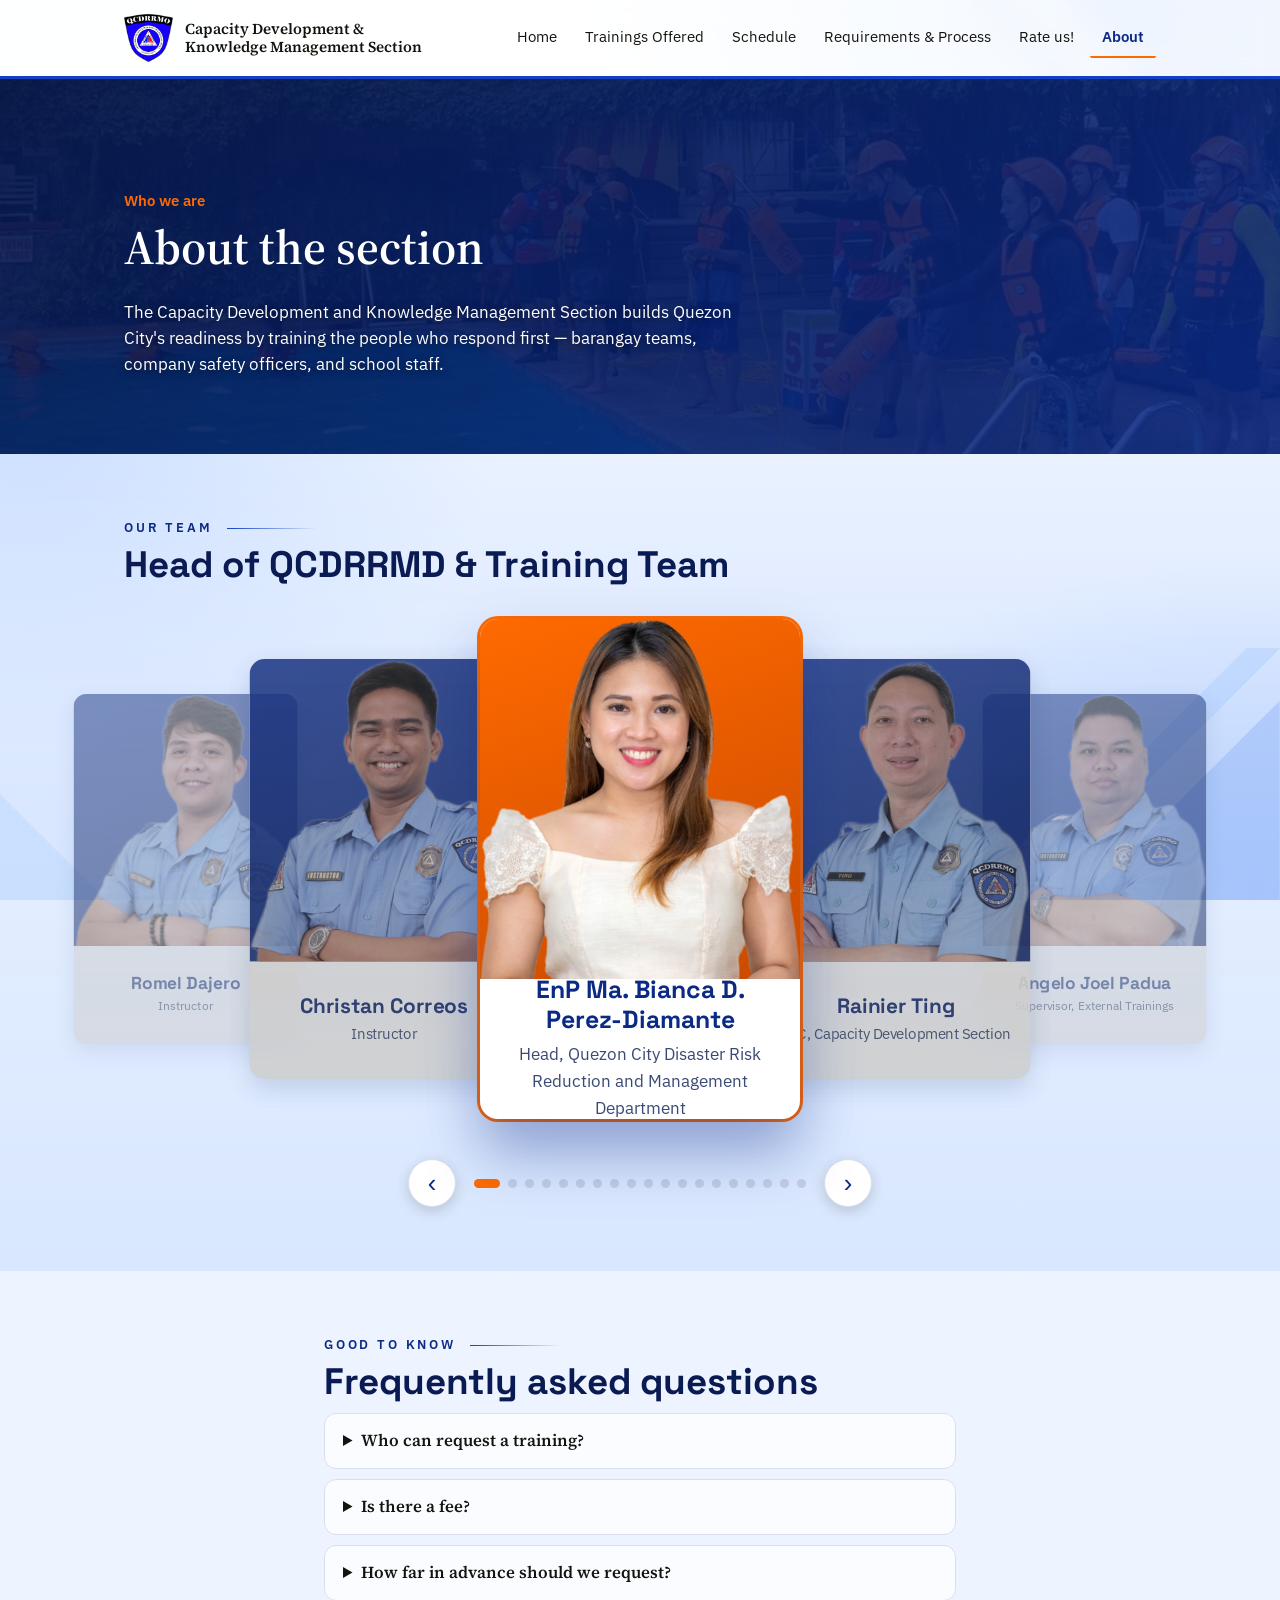
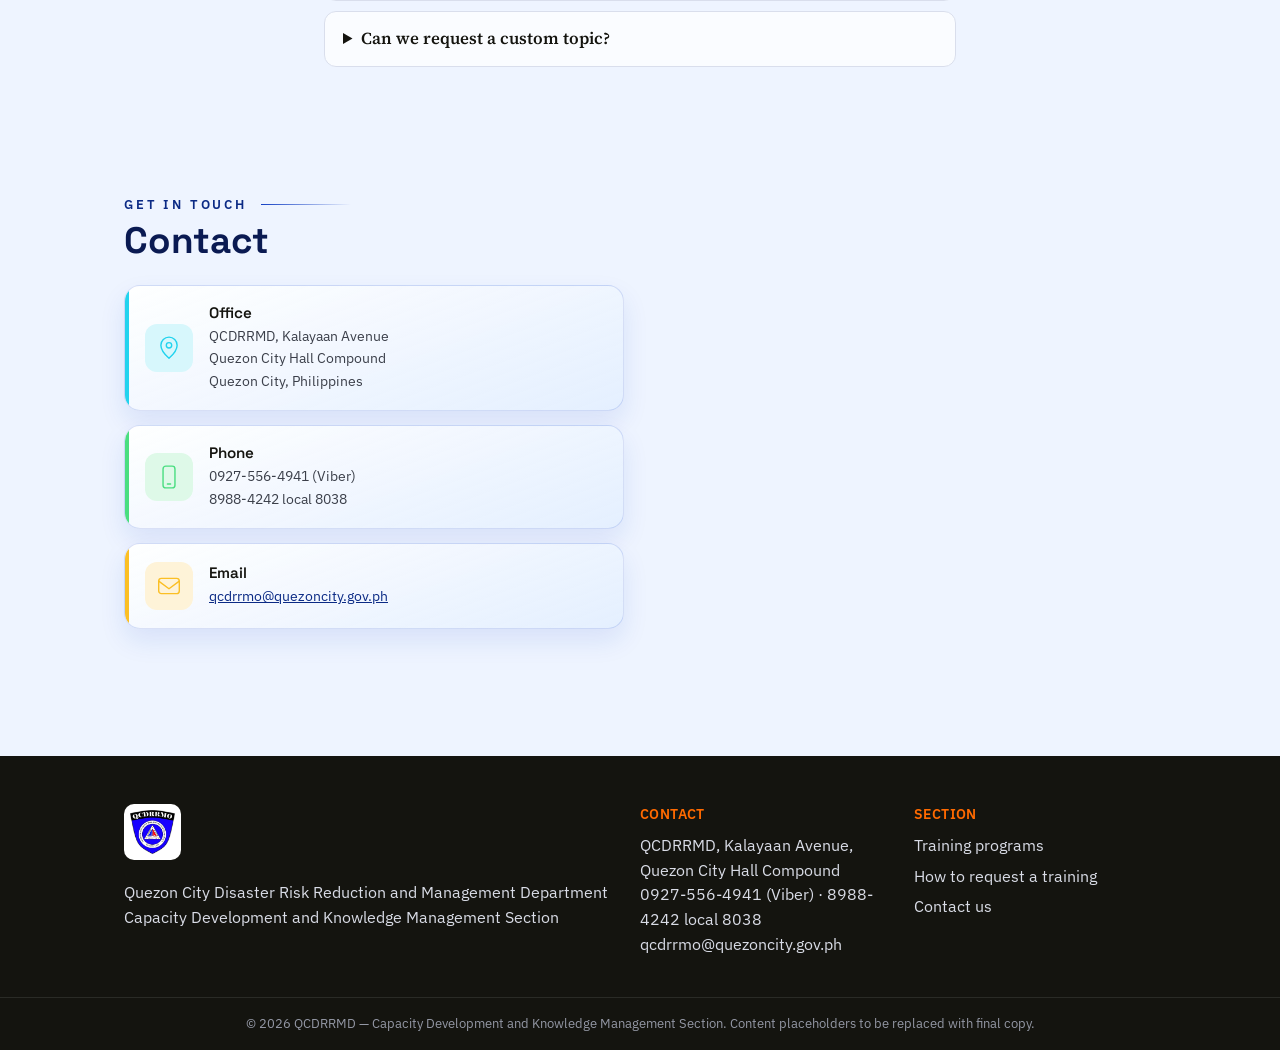
==== commit c14ffb0c: "Update about.html" ====
--- a/about.html
+++ b/about.html
@@ -116,7 +116,7 @@
       </article>
       <article class="cf-slide cf-person" style="--c:#a78bfa">
         <div class="cf-photo"><img src="assets/team/christan-correos.png" alt="Christan Correos"></div>
-        <div class="cf-body"><h3>Christan Correos</h3><p>Tagayowyow</p></div>
+        <div class="cf-body"><h3>Christan Correos</h3><p>Instructor</p></div>
       </article>
       
     </div>
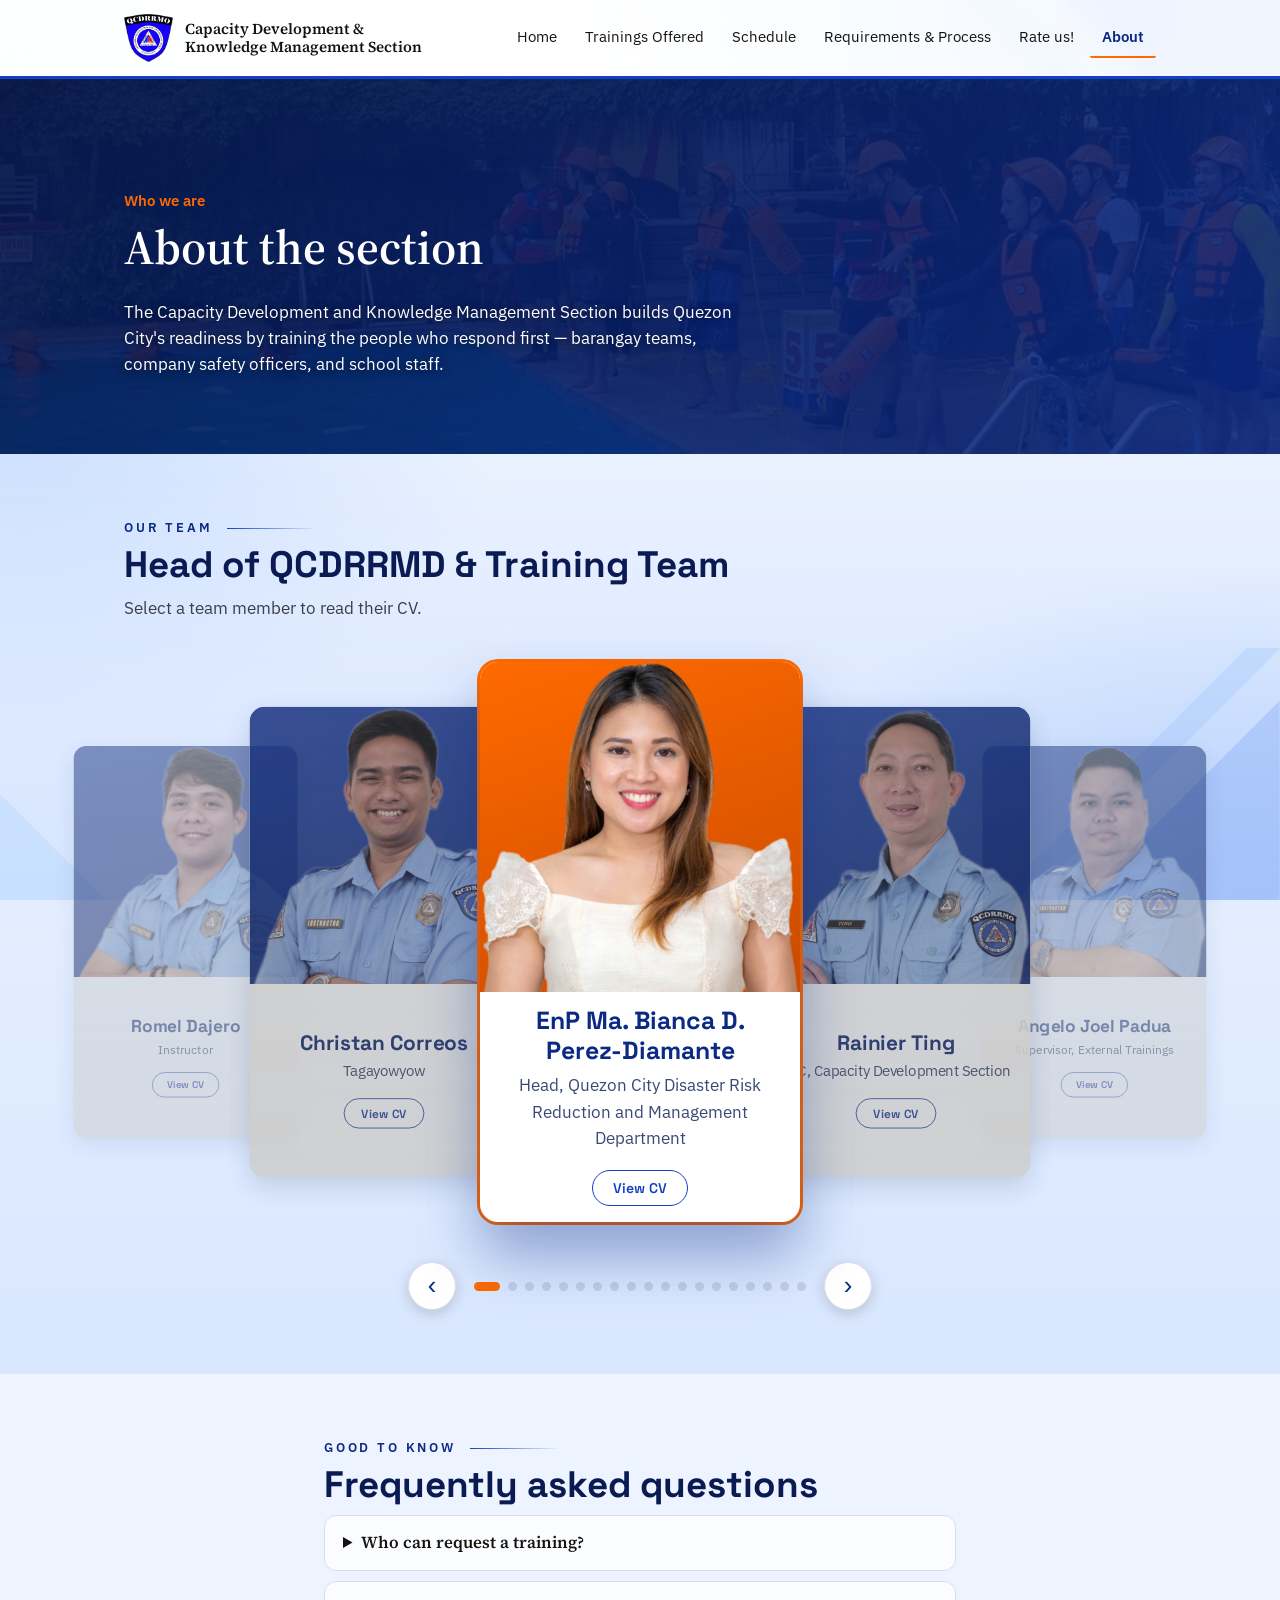
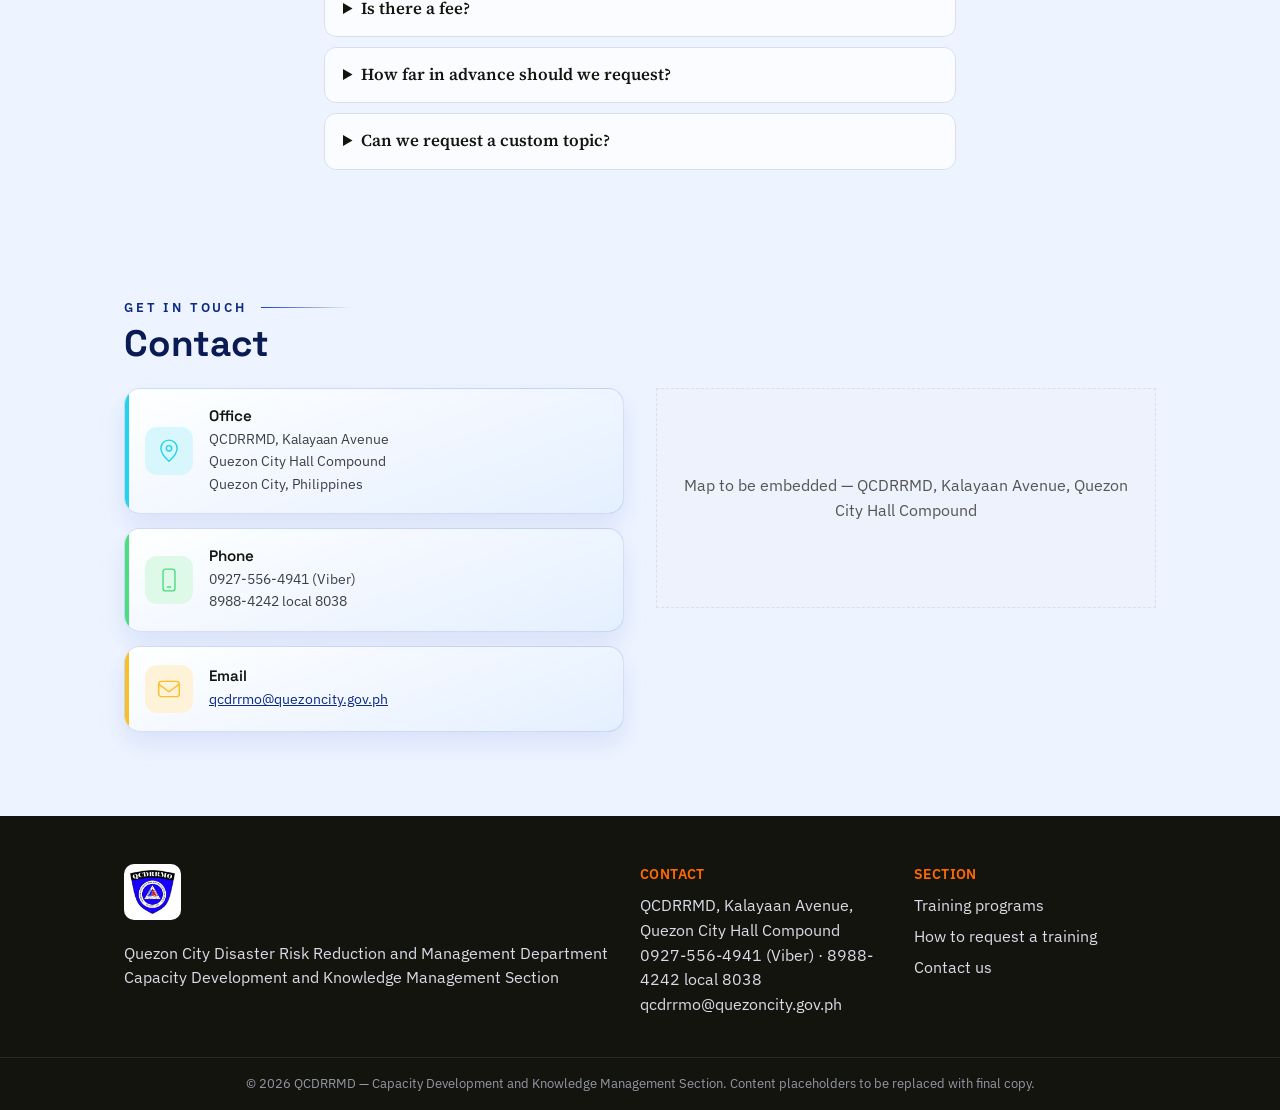
==== commit 1613f4db: "Update about.html" ====
--- a/about.html
+++ b/about.html
@@ -37,86 +37,146 @@
   </div>
 </section>
 
+<style>
+/* ===== About page: clickable team + CV pop-up (self-contained) ===== */
+.cf-team{--ch:560px;}
+.cf-team .cf-photo{height:330px;}
+.cf-slide[data-pos="0"] .cf-photo{cursor:pointer;}
+.cv-btn{
+  align-self:center; margin-top:12px; padding:8px 20px; border-radius:99px; cursor:pointer;
+  border:1.5px solid var(--blue); background:#fff; color:var(--blue);
+  font:600 .88rem 'Space Grotesk',var(--sans); transition:background .2s ease,color .2s ease;
+}
+.cv-btn:hover,.cv-btn:focus-visible{background:var(--blue); color:#fff;}
+@media(max-width:760px){.cf-team{--ch:540px;} .cf-team .cf-photo{height:300px;}}
+
+.cv-modal{
+  position:fixed; inset:0; z-index:1000; display:flex; align-items:center; justify-content:center; padding:20px;
+  visibility:hidden; opacity:0; transition:opacity .25s ease, visibility .25s ease;
+}
+.cv-modal.open{visibility:visible; opacity:1;}
+.cv-backdrop{position:absolute; inset:0; background:rgba(4,12,44,.72); -webkit-backdrop-filter:blur(4px); backdrop-filter:blur(4px);}
+.cv-dialog{
+  position:relative; width:100%; max-width:720px; max-height:88vh; overflow:auto; border-radius:20px;
+  background:#fff; box-shadow:0 30px 70px rgba(4,12,44,.5); outline:none;
+  transform:translateY(16px) scale(.98); transition:transform .3s cubic-bezier(.22,.8,.3,1);
+}
+.cv-modal.open .cv-dialog{transform:none;}
+.cv-dialog::before{content:""; position:absolute; left:0; top:0; width:110px; height:13px; background:var(--orange); clip-path:polygon(0 0,100% 0,84% 100%,0 100%); z-index:2;}
+.cv-close{
+  position:absolute; right:14px; top:12px; z-index:3; width:38px; height:38px; border-radius:50%; border:0; cursor:pointer;
+  background:rgba(255,255,255,.18); color:#fff; font-size:1.6rem; line-height:1;
+}
+.cv-close:hover{background:var(--orange);}
+.cv-head{
+  display:flex; align-items:center; gap:22px; padding:34px 64px 24px 28px; color:#fff;
+  background:linear-gradient(135deg,#061a55 0%,#0a2a7a 100%);
+}
+.cv-photo{flex:none; width:104px; height:104px; border-radius:50%; overflow:hidden; background:linear-gradient(160deg,var(--orange),#a83d00); border:3px solid rgba(255,255,255,.85);}
+.cv-photo img{width:100%; height:100%; object-fit:cover; object-position:top center; display:block;}
+.cv-eyebrow{margin:0 0 .3em; font-size:.72rem; font-weight:600; letter-spacing:.22em; color:var(--orange);}
+.cv-head h3{margin:0 0 .2em; font-family:'Space Grotesk',var(--sans); font-size:1.6rem; line-height:1.15; color:#fff;}
+.cv-head p{margin:0; color:#d7e2ff; font-size:.98rem;}
+.cv-body{padding:22px 28px 8px;}
+.cv-body h4{
+  display:flex; align-items:center; gap:10px; margin:20px 0 8px; font-family:'Space Grotesk',var(--sans);
+  font-size:.82rem; letter-spacing:.16em; text-transform:uppercase; color:var(--blue-dark);
+}
+.cv-body h4::after{content:""; flex:1; height:1px; background:linear-gradient(90deg,var(--line),transparent);}
+.cv-body h4:first-child{margin-top:4px;}
+.cv-body p{margin:0 0 6px; color:#3b3f4a;}
+.cv-body ul{margin:0 0 6px; padding-left:20px; color:#3b3f4a;}
+.cv-body li{margin-bottom:5px;}
+.cv-empty{color:#6b7390; font-style:italic;}
+.cv-pdf{display:inline-block; margin:8px 28px 26px; padding:10px 20px; border-radius:99px; background:var(--orange); color:#fff; font-weight:600; text-decoration:none;}
+.cv-pdf:hover{background:var(--red);}
+.cv-pdf[hidden]{display:none;}
+@media(max-width:560px){
+  .cv-head{flex-direction:column; text-align:center; padding:34px 20px 20px;}
+  .cv-body{padding:18px 20px 6px;} .cv-pdf{margin:8px 20px 22px;}
+}
+</style>
 <section class="section cf-section" id="about">
   <div class="section-inner"><p class="fx-eyebrow">OUR TEAM</p>
-    <h2 class="fx-title sm">Head of QCDRRMD &amp; Training Team</h2></div>
+    <h2 class="fx-title sm">Head of QCDRRMD &amp; Training Team</h2>
+    <p class="section-lead">Select a team member to read their CV.</p></div>
   <div class="cf cf-team" id="team-cf" role="region" aria-roledescription="carousel" aria-label="Head and training team">
     <div class="cf-stage">
-      <article class="cf-slide cf-person cf-head" style="--c:#ff6a00">
+      <article class="cf-slide cf-person cf-head" style="--c:#ff6a00" data-cv="bianca-perez-diamante" data-img="assets/team/bianca-perez-diamante.png" data-name="EnP Ma. Bianca D. Perez-Diamante" data-title="Head, Quezon City Disaster Risk Reduction and Management Department">
         <div class="cf-photo"><img src="assets/team/bianca-perez-diamante.png" alt="EnP Ma. Bianca D. Perez-Diamante"></div>
-        <div class="cf-body"><h3>EnP Ma. Bianca D. Perez-Diamante</h3><p>Head, Quezon City Disaster Risk Reduction and Management Department</p></div>
-      </article>
-      <article class="cf-slide cf-person" style="--c:#22d3ee">
+        <div class="cf-body"><h3>EnP Ma. Bianca D. Perez-Diamante</h3><p>Head, Quezon City Disaster Risk Reduction and Management Department</p><button type="button" class="cv-btn">View CV</button></div>
+      </article>
+      <article class="cf-slide cf-person" style="--c:#22d3ee" data-cv="rainier-ting" data-img="assets/team/rainier-ting.png" data-name="Rainier Ting" data-title="OIC, Capacity Development Section">
         <div class="cf-photo"><img src="assets/team/rainier-ting.png" alt="Rainier Ting"></div>
-        <div class="cf-body"><h3>Rainier Ting</h3><p>OIC, Capacity Development Section</p></div>
-      </article>
-      <article class="cf-slide cf-person" style="--c:#fb7185">
+        <div class="cf-body"><h3>Rainier Ting</h3><p>OIC, Capacity Development Section</p><button type="button" class="cv-btn">View CV</button></div>
+      </article>
+      <article class="cf-slide cf-person" style="--c:#fb7185" data-cv="angelo-joel-padua" data-img="assets/team/angelo-joel-padua.png" data-name="Angelo Joel Padua" data-title="Supervisor, External Trainings">
         <div class="cf-photo"><img src="assets/team/angelo-joel-padua.png" alt="Angelo Joel Padua"></div>
-        <div class="cf-body"><h3>Angelo Joel Padua</h3><p>Supervisor, External Trainings</p></div>
-      </article>
-      <article class="cf-slide cf-person" style="--c:#4ade80">
+        <div class="cf-body"><h3>Angelo Joel Padua</h3><p>Supervisor, External Trainings</p><button type="button" class="cv-btn">View CV</button></div>
+      </article>
+      <article class="cf-slide cf-person" style="--c:#4ade80" data-cv="evangeline-lumague" data-img="assets/team/evangeline-lumague.png" data-name="Evangeline Lumague" data-title="Supervisor, Internal Trainings">
         <div class="cf-photo"><img src="assets/team/evangeline-lumague.png" alt="Evangeline Lumague"></div>
-        <div class="cf-body"><h3>Evangeline Lumague</h3><p>Supervisor, Internal Trainings</p></div>
-      </article>
-      <article class="cf-slide cf-person" style="--c:#fbbf24">
+        <div class="cf-body"><h3>Evangeline Lumague</h3><p>Supervisor, Internal Trainings</p><button type="button" class="cv-btn">View CV</button></div>
+      </article>
+      <article class="cf-slide cf-person" style="--c:#fbbf24" data-cv="ariel-antipolo" data-img="assets/team/ariel-antipolo.png" data-name="Ariel Antipolo" data-title="Technical Training Team Lead">
         <div class="cf-photo"><img src="assets/team/ariel-antipolo.png" alt="Ariel Antipolo"></div>
-        <div class="cf-body"><h3>Ariel Antipolo</h3><p>Technical Training Team Lead</p></div>
-      </article>
-      <article class="cf-slide cf-person" style="--c:#38bdf8">
+        <div class="cf-body"><h3>Ariel Antipolo</h3><p>Technical Training Team Lead</p><button type="button" class="cv-btn">View CV</button></div>
+      </article>
+      <article class="cf-slide cf-person" style="--c:#38bdf8" data-cv="gelli-anne-buenaventura" data-img="assets/team/gelli-anne-buenaventura.png" data-name="Gelli Anne Buenaventura" data-title="Secretariat">
         <div class="cf-photo"><img src="assets/team/gelli-anne-buenaventura.png" alt="Gelli Anne Buenaventura"></div>
-        <div class="cf-body"><h3>Gelli Anne Buenaventura</h3><p>Secretariat</p></div>
-      </article>
-      <article class="cf-slide cf-person" style="--c:#a78bfa">
+        <div class="cf-body"><h3>Gelli Anne Buenaventura</h3><p>Secretariat</p><button type="button" class="cv-btn">View CV</button></div>
+      </article>
+      <article class="cf-slide cf-person" style="--c:#a78bfa" data-cv="rose-ann-alvarez" data-img="assets/team/rose-ann-alvarez.png" data-name="Rose Ann Alvarez" data-title="Secretariat">
         <div class="cf-photo"><img src="assets/team/rose-ann-alvarez.png" alt="Rose Ann Alvarez"></div>
-        <div class="cf-body"><h3>Rose Ann Alvarez</h3><p>Secretariat</p></div>
-      </article>
-      <article class="cf-slide cf-person" style="--c:#22d3ee">
+        <div class="cf-body"><h3>Rose Ann Alvarez</h3><p>Secretariat</p><button type="button" class="cv-btn">View CV</button></div>
+      </article>
+      <article class="cf-slide cf-person" style="--c:#22d3ee" data-cv="abigail-quiroz" data-img="assets/team/abigail-quiroz.png" data-name="Abigail Quiroz" data-title="Instructor">
         <div class="cf-photo"><img src="assets/team/abigail-quiroz.png" alt="Abigail Quiroz"></div>
-        <div class="cf-body"><h3>Abigail Quiroz</h3><p>Instructor</p></div>
-      </article>
-      <article class="cf-slide cf-person" style="--c:#fb7185">
+        <div class="cf-body"><h3>Abigail Quiroz</h3><p>Instructor</p><button type="button" class="cv-btn">View CV</button></div>
+      </article>
+      <article class="cf-slide cf-person" style="--c:#fb7185" data-cv="bonifacio-tacuban" data-img="assets/team/bonifacio-tacuban.png" data-name="Bonifacio Tacuban" data-title="Instructor">
         <div class="cf-photo"><img src="assets/team/bonifacio-tacuban.png" alt="Bonifacio Tacuban"></div>
-        <div class="cf-body"><h3>Bonifacio Tacuban</h3><p>Instructor</p></div>
-      </article>
-      <article class="cf-slide cf-person" style="--c:#4ade80">
+        <div class="cf-body"><h3>Bonifacio Tacuban</h3><p>Instructor</p><button type="button" class="cv-btn">View CV</button></div>
+      </article>
+      <article class="cf-slide cf-person" style="--c:#4ade80" data-cv="christian-allen-dico" data-img="assets/team/christian-allen-dico.png" data-name="Christian Allen Dico" data-title="Instructor">
         <div class="cf-photo"><img src="assets/team/christian-allen-dico.png" alt="Christian Allen Dico"></div>
-        <div class="cf-body"><h3>Christian Allen Dico</h3><p>Instructor</p></div>
-      </article>
-      <article class="cf-slide cf-person" style="--c:#fbbf24">
+        <div class="cf-body"><h3>Christian Allen Dico</h3><p>Instructor</p><button type="button" class="cv-btn">View CV</button></div>
+      </article>
+      <article class="cf-slide cf-person" style="--c:#fbbf24" data-cv="guillermo-dizon" data-img="assets/team/guillermo-dizon.png" data-name="Guillermo Dizon" data-title="Instructor">
         <div class="cf-photo"><img src="assets/team/guillermo-dizon.png" alt="Guillermo Dizon"></div>
-        <div class="cf-body"><h3>Guillermo Dizon</h3><p>Instructor</p></div>
-      </article>
-      <article class="cf-slide cf-person" style="--c:#38bdf8">
+        <div class="cf-body"><h3>Guillermo Dizon</h3><p>Instructor</p><button type="button" class="cv-btn">View CV</button></div>
+      </article>
+      <article class="cf-slide cf-person" style="--c:#38bdf8" data-cv="jonalyin-sarillana" data-img="assets/team/jonalyin-sarillana.png" data-name="Jonalyin Sarillana" data-title="Instructor">
         <div class="cf-photo"><img src="assets/team/jonalyin-sarillana.png" alt="Jonalyin Sarillana"></div>
-        <div class="cf-body"><h3>Jonalyin Sarillana</h3><p>Instructor</p></div>
-      </article>
-      <article class="cf-slide cf-person" style="--c:#a78bfa">
+        <div class="cf-body"><h3>Jonalyin Sarillana</h3><p>Instructor</p><button type="button" class="cv-btn">View CV</button></div>
+      </article>
+      <article class="cf-slide cf-person" style="--c:#a78bfa" data-cv="leonin-de-leon" data-img="assets/team/leonin-de-leon.png" data-name="Leonin De Leon" data-title="Instructor">
         <div class="cf-photo"><img src="assets/team/leonin-de-leon.png" alt="Leonin De Leon"></div>
-        <div class="cf-body"><h3>Leonin De Leon</h3><p>Instructor</p></div>
-      </article>
-      <article class="cf-slide cf-person" style="--c:#22d3ee">
+        <div class="cf-body"><h3>Leonin De Leon</h3><p>Instructor</p><button type="button" class="cv-btn">View CV</button></div>
+      </article>
+      <article class="cf-slide cf-person" style="--c:#22d3ee" data-cv="marilou-lacson" data-img="assets/team/marilou-lacson.png" data-name="Marilou Lacson" data-title="Instructor">
         <div class="cf-photo"><img src="assets/team/marilou-lacson.png" alt="Marilou Lacson"></div>
-        <div class="cf-body"><h3>Marilou Lacson</h3><p>Instructor</p></div>
-      </article>
-      <article class="cf-slide cf-person" style="--c:#fb7185">
+        <div class="cf-body"><h3>Marilou Lacson</h3><p>Instructor</p><button type="button" class="cv-btn">View CV</button></div>
+      </article>
+      <article class="cf-slide cf-person" style="--c:#fb7185" data-cv="ramon-jose" data-img="assets/team/ramon-jose.png" data-name="Ramon Jose" data-title="Instructor">
         <div class="cf-photo"><img src="assets/team/ramon-jose.png" alt="Ramon Jose"></div>
-        <div class="cf-body"><h3>Ramon Jose</h3><p>Instructor</p></div>
-      </article>
-      <article class="cf-slide cf-person" style="--c:#4ade80">
+        <div class="cf-body"><h3>Ramon Jose</h3><p>Instructor</p><button type="button" class="cv-btn">View CV</button></div>
+      </article>
+      <article class="cf-slide cf-person" style="--c:#4ade80" data-cv="rizalino-mesias" data-img="assets/team/rizalino-mesias.png" data-name="Rizalino Mesias" data-title="Instructor">
         <div class="cf-photo"><img src="assets/team/rizalino-mesias.png" alt="Rizalino Mesias"></div>
-        <div class="cf-body"><h3>Rizalino Mesias</h3><p>Instructor</p></div>
-      </article>
-      <article class="cf-slide cf-person" style="--c:#fbbf24">
+        <div class="cf-body"><h3>Rizalino Mesias</h3><p>Instructor</p><button type="button" class="cv-btn">View CV</button></div>
+      </article>
+      <article class="cf-slide cf-person" style="--c:#fbbf24" data-cv="rizhell-apo" data-img="assets/team/rizhell-apo.png" data-name="Rizhell Apo" data-title="Instructor">
         <div class="cf-photo"><img src="assets/team/rizhell-apo.png" alt="Rizhell Apo"></div>
-        <div class="cf-body"><h3>Rizhell Apo</h3><p>Instructor</p></div>
-      </article>
-      <article class="cf-slide cf-person" style="--c:#38bdf8">
+        <div class="cf-body"><h3>Rizhell Apo</h3><p>Instructor</p><button type="button" class="cv-btn">View CV</button></div>
+      </article>
+      <article class="cf-slide cf-person" style="--c:#38bdf8" data-cv="romel-dajero" data-img="assets/team/romel-dajero.png" data-name="Romel Dajero" data-title="Instructor">
         <div class="cf-photo"><img src="assets/team/romel-dajero.png" alt="Romel Dajero"></div>
-        <div class="cf-body"><h3>Romel Dajero</h3><p>Instructor</p></div>
-      </article>
-      <article class="cf-slide cf-person" style="--c:#a78bfa">
+        <div class="cf-body"><h3>Romel Dajero</h3><p>Instructor</p><button type="button" class="cv-btn">View CV</button></div>
+      </article>
+      <article class="cf-slide cf-person" style="--c:#a78bfa" data-cv="christan-correos" data-img="assets/team/christan-correos.png" data-name="Christan Correos" data-title="Tagayowyow">
         <div class="cf-photo"><img src="assets/team/christan-correos.png" alt="Christan Correos"></div>
-        <div class="cf-body"><h3>Christan Correos</h3><p>Instructor</p></div>
+        <div class="cf-body"><h3>Christan Correos</h3><p>Tagayowyow</p><button type="button" class="cv-btn">View CV</button></div>
       </article>
       
     </div>
@@ -162,19 +222,628 @@
       </div>
       
       </div>
-      <div class="map-embed">
-  <iframe
-    title="QCDRRMD location map"
-    src="https://www.google.com/maps?q=Quezon+City+Hall+Compound,+Kalayaan+Avenue,+Quezon+City,+Philippines&output=embed"
-    width="100%" height="380"
-    style="border:0;border-radius:12px"
-    loading="lazy"
-    allowfullscreen
-    referrerpolicy="no-referrer-when-downgrade"></iframe>
-</div>
+      <div class="map-placeholder">Map to be embedded &mdash; QCDRRMD, Kalayaan Avenue, Quezon City Hall Compound</div>
     </div>
   </div>
 </section>
+<div class="cv-modal" id="cv-modal" aria-hidden="true">
+  <div class="cv-backdrop" data-close></div>
+  <div class="cv-dialog" role="dialog" aria-modal="true" aria-labelledby="cv-name" tabindex="-1">
+    <button class="cv-close" type="button" aria-label="Close" data-close>&times;</button>
+    <div class="cv-head">
+      <div class="cv-photo"><img id="cv-img" src="" alt=""></div>
+      <div><p class="cv-eyebrow">CURRICULUM VITAE</p><h3 id="cv-name"></h3><p id="cv-title"></p></div>
+    </div>
+    <div class="cv-body" id="cv-body"></div>
+    <a class="cv-pdf" id="cv-pdf" href="#" target="_blank" rel="noopener" hidden>Download full CV (PDF)</a>
+  </div>
+</div>
+<script>
+(function () {
+  /* ============ EDIT HERE: each person's CV ============
+     summary     -> a short paragraph in quotes (optional)
+     experience  -> positions and roles (shown as "Position & Roles")
+     education, licenses, trainings -> lists: each item in quotes, separated by commas
+     more        -> optional extra sections: [ ["Section title", ["item", "item"]], ... ]
+     pdf         -> optional link to a full CV file, e.g. "assets/cv/rainier-ting.pdf"
+     Anything left empty ("" or []) is simply hidden.                                  */
+  var CVS = {
+    "bianca-perez-diamante": {
+      summary: "",
+      experience: [
+        "Experienced as Local Disaster Risk Reduction and Management Officer V/III, Operations Manager, and Project Coordinator"
+      ],
+      education: [
+        "Master of Public Administration — UP National College of Public Administration and Governance (2014–2019)",
+        "Master of Environmental Science (12 units earned) — Institute of Environmental Science and Meteorology, UP Diliman (2012–2013)",
+        "Bachelor of Science in Geography — University of the Philippines Diliman (2008–2011); College Scholar",
+        "Bachelor of Arts in Social Sciences (Area Studies) (33 units earned) — University of the Philippines Manila (2007–2008)"
+      ],
+      licenses: [
+        "Registered Environmental Planner (RA 1080)",
+        "Career Service Professional"
+      ],
+      trainings: [],
+      more: [
+        ["Executive, Leadership & Managerial Trainings", [
+          "33rd National Convention: Charting Our Directions Towards Inclusion and Innovation (9 hrs) – Philippine Institute of Environmental Planners (Nov 27–29, 2024)",
+          "CSC Kwentong Lingkod Bayani: Manifesting the Public Service Values (8 hrs) – Civil Service Institute, CSC (Mar 15, 2024)",
+          "Orientation on ISO 22301: Business Continuity Management System (BCMS) (9 hrs) – Civil Service Institute, CSC (Jul 5–21, 2022)",
+          "Public Service Values Program (14 hrs) – Civil Service Institute, CSC (Jun 2, 2022)",
+          "Orientation on ISO 22301: Business Continuity Management System (BCMS) (3 hrs) – Rosshall Management Consultants Inc. & Office of Civil Defense (Dec 21, 2021)",
+          "Crisis Management Training for Crisis Managers (8 hrs) – Quezon City DRRMO (Sep 16, 2021)",
+          "Online Course on Gender, Diversity, and Social Inclusion (11 hrs) – Civil Service Institute, CSC (Apr 12–22, 2021)",
+          "Public Service Continuity Planning Mentorship Program (24 hrs) – Philippine Disaster Resilience Foundation / USAID / NZ Aid (Sep 20 – Nov 30, 2020)",
+          "Training of Trainers on Developing Capacity for Post-Typhoon Disaster Waste Management (16 hrs) – Ateneo de Manila University, IDMR, APN, & Makati City Government (Jan 15–18, 2020)",
+          "CORE Final Planning Conference for Senior Leadership (40 hrs) – US Indo-Pacific Command (Mar 2–9, 2019)",
+          "Emergency Operations Center Training Course (24 hrs) – Office of Civil Defense - Regional Office IV (Dec 12–14, 2018)",
+          "Regional/Subnational Public Health Emergency Management in Asia and the Pacific (SUBPHEMAP) (40 hrs) – Department of Health (Oct 15–19, 2018)",
+          "State Partnership Program HADR Senior Leader Exchange (Makani Pahili 2018) (40 hrs) – Hawaii National Guard, US Dept. of Defense (Jun 2–9, 2018)",
+          "Mass Evacuations in Natural Disasters (MEND) - Camp Coordination & Management (40 hrs) – International Organization for Migration (Mar 12–16, 2018)",
+          "Strategic Planning and Good Governance Seminar-Workshop (24 hrs) – Quezon City DRRMO (Jan 10–12, 2018)",
+          "Symposium on Instituting School-Based DRRM Leadership (8 hrs) – International Institute of Rural Reconstruction (Mar 1, 2018)",
+          "All-Hazard Incident Management Team Training Course (40 hrs) – Office of Civil Defense - Regional Office V (Nov 20–23, 2017)",
+          "Training on Migration Crisis Management (40 hrs) – International Organization for Migration (Aug 8–10, 2017)",
+          "Basic Incident Command System - Executive Course (8 hrs) – Pasig DRRMO & OCD-NCR (Nov 29 – Dec 2, 2016)",
+          "Fundamentals of Emergency Management (IS-00239.D) (6 hrs) – FEMA Emergency Management Institute (Mar 18, 2016)",
+          "Emergency Manager: An Orientation to the Position (IS-00001.A) (6 hrs) – FEMA Emergency Management Institute (Mar 18, 2016)",
+          "Community-Based Disaster Risk Reduction and Management Framework (40 hrs) – GFDRR World Bank & EMI (Feb 24 – Mar 26, 2014)",
+          "Comprehensive Disaster Risk Reduction and Management Framework (40 hrs) – GFDRR World Bank & EMI (Feb 27 – Apr 6, 2012)"
+        ]],
+        ["Technical & Specialized Trainings", [
+          "Drainage Inventory Training for the Quezon City Drainage Master Plan – UP Resilience Institute (Dec 21, 2021)",
+          "2021 PIEP Virtual National Convention: Addressing Social Justice Through Smart, Inclusive, and Livable Communities (15 hrs) – Philippine Institute of Environmental Planners (Nov 5–7, 2021)",
+          "Public Service Continuity Planning Course (31 hrs) – MMDRRMC & OCD-NCR (Jun 14–19, 2021)",
+          "Community-Based Disaster Risk Reduction and Management Course (19 hrs) – OCD-NCR (Apr 26–29, 2021)",
+          "City Competitiveness Training-Workshop for LGUs (21 hrs) – Asian Institute of Management RSN Center (Apr 21–23, 2021)",
+          "Local Disaster Risk Reduction and Management Planning Training (24 hrs) – MMDRRMC & OCD-NCR (Apr 12–16, 2021)",
+          "COVID & Planning: Best Practices on the Ground (2 hrs) – PIEP (Sep 12, 2020)",
+          "Making Cities Resilient: Developing Local DRR and Resilience Strategies (40 hrs) – UNDRR & UNITAR (Jul 27 – Oct 15, 2020)",
+          "Ambient Air Quality Standards & Monitoring (Guidance Area 1) (2 hrs) – Clean Air Asia (Oct 1, 2020)",
+          "Clean Air Action Plans (Guidance Area 5) (2 hrs) – Clean Air Asia (Oct 1, 2020)",
+          "Masterclass on Adaptation Planning Academy (32 hrs) – C40 Cities Climate Adaptation Academy (Feb 17–20, 2020)",
+          "Introduction to GIS Using ArcGIS (16 hrs) – Geodata Systems Technologies, Inc. (Jul 29–30, 2019)",
+          "Seminar-Workshop on Hydrometeorological Hazards (16 hrs) – DOST-PAGASA (Aug 16–17, 2018)",
+          "Contingency Planning Training of Facilitators (32 hrs) – OCD - Regional Office IV (May 7–10, 2018)",
+          "Training for Instructor - Incident Command System (40 hrs) – OCD - Regional Office IV (Dec 18–22, 2017)",
+          "Incident Command System - Position Course (40 hrs) – OCD - Regional Office IV (Oct 16–20, 2017)",
+          "Integrated Planning Incident Command System Training Course (40 hrs) – APVFBI & OCD (Aug 25–29, 2017)",
+          "Basic Incident Command System Training Course (24 hrs) – APVFBI & OCD (Jun 24–26, 2017)",
+          "Weather 101 / Tropical Cyclone 101 Training Course (8 hrs) – WeatherPhilippines (Oct 26, 2016)",
+          "DISASTERAWARE Foundational Training Course (8 hrs) – US Pacific Disaster Center (Mar 15, 2016)",
+          "Effective Technical Writing and Editing (16 hrs) – AIJC & EMI (Jun 19–20, 2014)"
+        ]],
+        ["Key Skills", [
+          "Technical Skills: ArcGIS, ArcMap (8.3/10), Quantum GIS (QGIS), Community-Based Monitoring System (CBMS) Tool",
+          "Design & Multimedia: Adobe InDesign, Adobe Photoshop, Adobe Illustrator, Corel VideoStudio",
+          "Presentation Software: Prezi, Slidebean, Powtoons, MS Office Suite"
+        ]],
+      ],
+      pdf: ""
+    },
+    "rainier-ting": {
+      summary: "",
+      experience: [
+        "Local Disaster Risk Reduction and Management Officer III",
+        "Section Chief, Capacity Development and Knowledge Management Section",
+        "Instructor"
+      ],
+      education: [
+        "Bachelor of Science in Nursing — UST",
+        "Bachelor of Science in Food Technology — UST"
+      ],
+      licenses: [
+        "Registered Nurse (valid until 11/04/2028)"
+      ],
+      trainings: [
+        "Basic Life Support Training of Facilitator (DOH)",
+        "Basic Emergency Care (BEC) Course Training of Trainers (TOT)",
+        "Community-Based Disaster Risk Reduction and Management (CBDRRM) Training of Trainers (TOT)",
+        "Training Workshop on Prehospital Response During a Chemical Incident",
+        "Advance Training of AED and CPR Training Simulator",
+        "Telephone Cardiopulmonary Resuscitation",
+        "Rapid Damage Assessment and Needs Analysis (RDANA) Training Course",
+        "Basic Life Support Training Course",
+        "Vehicular Extrication",
+        "Basic Incident Command System (BICS) Training Course",
+        "Integrated Planning in Incident Command System Training Course",
+        "Position Courses in Incident Command System Training Course",
+        "All-Hazards Incident Management Team Training Course",
+        "Training for Instructor",
+        "Collapsed Structure Search and Rescue (CSSR)",
+        "Emergency Dispatch Training",
+        "Training on Mass Evacuations in Natural Disasters (MEND) – Camp Coordination and Camp Management (CCM)",
+        "Exercise Design Course - December 4-8, 2023",
+        "Standard First Aid - March 30 - April 1, 2026",
+        "Standard First Aid - Learning Facilitation Course (SFA-LFC) - April 13-17, 2026",
+        "Local Disaster Risk Reduction and Management Planning (LDRRMP) - July 7-10, 2026",
+        "Public Service Continuity Planning Training - October 7, 2026"
+      ],
+      pdf: ""
+    },
+    "angelo-joel-padua": {
+      summary: "",
+      experience: [
+        "Local Disaster Risk Reduction and Management Officer I",
+        "Training Coordinator/Instructor",
+        "Training Supervisor, External Trainings"
+      ],
+      education: [],
+      licenses: [
+        "Registered Criminologist"
+      ],
+      trainings: [
+        "Disaster Preparedness Orientation",
+        "Earthquake Drill Evaluator",
+        "Emergency Operations Center Training Course",
+        "Incident Command System Training Courses",
+        "Rapid Damage Assessment and Needs Analysis",
+        "Instructors Development Training Course",
+        "Exercise Design Course",
+        "Contingency Planning Training for Facilitator",
+        "Standard First Aid - March 30 - April 1, 2026",
+        "Standard First Aid - Learning Facilitation Course (SFA-LFC) - April 13-17, 2026"
+      ],
+      pdf: ""
+    },
+    "evangeline-lumague": {
+      summary: "",
+      experience: [
+        "LDRRM Officer I",
+        "Training Supervisor, Internal Trainings",
+        "Training Instructor"
+      ],
+      education: [
+        "Bachelor of Elementary Education, major in Teaching in the Early Grades (K-2) — UP"
+      ],
+      licenses: [
+        "Licensed Professional Teacher"
+      ],
+      trainings: [
+        "First Responders’ Training Course (FRTC)",
+        "Water Search and Rescue Training",
+        "Wilderness Search and Rescue Training",
+        "Rapid Damage Assessment and Needs Analysis (RDANA) Training Course",
+        "Basic Tourism Statistics Training",
+        "Basic Disaster Risk Reduction and Management Training Course",
+        "Basic Incident Command System (BICS) Training Course",
+        "Community-Based Disaster Risk Reduction and Management (CBDRRM) Training of Trainers (TOT)",
+        "Disaster Risk Reduction and Management for Public Sector",
+        "Emergency Operations Center Training Course",
+        "Integrated Planning in Incident Command System Training Course",
+        "Position Courses in Incident Command System Training Course",
+        "All-Hazards Incident Management Team Training Course",
+        "Basic Life Support Training",
+        "Orientation on Gender and Development (GAD), Sexual Orientation, Gender Identity and Expression (SOGIE), and Committee on Decorum Investigation (CODI) for Quezon City Hall Employees",
+        "Exercise Design Course - December 4-8, 2023",
+        "Training For Instructors - December 11-15, 2023",
+        "Standard First Aid - March 30 - April 1, 2026",
+        "Standard First Aid - Learning Facilitation Course (SFA-LFC) - April 13-17, 2026",
+        "Local Disaster Risk Reduction and Management Planning (LDRRMP) - July 7-10, 2026",
+        "Public Service Continuity Planning Training - October 7, 2026"
+      ],
+      pdf: ""
+    },
+    "ariel-antipolo": {
+      summary: "",
+      experience: [
+        "Local DRRM Officer I",
+        "Team Leader, Technical Training"
+      ],
+      education: [
+        "Bachelor in Secondary Education, major in Physical Education"
+      ],
+      licenses: [],
+      trainings: [
+        "ICS Cadre",
+        "Orientation on Risk Communication, Basic Etiquette and Proper Handling two-way radio on DRRM Operations",
+        "Training on Humane Dog Catching, Animal Welfare Laws and Veterinary Ordinance",
+        "Open Water Scuba Diver",
+        "Water Search and Rescue Training",
+        "Emergency Operations Center",
+        "Crash Vehicle Extrication Rescue Training",
+        "National Training Course on Nuclear and Radiological Emergency Preparedness and Response",
+        "International Urban Search and Rescue refresher seminar ICOW INSARAG 36-hour earthquake response exercise",
+        "Team Leaders at CBRN Sites",
+        "Orientation on UN Basic Tool and guidelines for the Philippine Disaster Relief Team and Response Cluster Members",
+        "Collapsed Structure Search and Rescue (CSSR)",
+        "Swift Water Rescue with Capacity Building",
+        "Rapid damage and Needs Analysis Training Course",
+        "Basic/Intermediate Incident Command System",
+        "Health Emergency Management Staff (HEMS)",
+        "Urban Search and Rescue Course",
+        "Chemical (HAZMAT), Biological, Radiological and Nuclear (CBRN) Orientation Course",
+        "Seminar on Emergency Care and Ambulance Operation",
+        "Earthquake & Landslide Search and Rescue Orientation Course (ELSAROC)",
+        "Assist and Basic of Organizing",
+        "POPLAW Seminar for Barangay Public Safety Officer of Quezon City",
+        "Basic Life Support (AHA)",
+        "Exercise Design Course - December 4-8, 2023",
+        "Standard First Aid",
+        "Standard First Aid - Learning Facilitation Course (SFA-LFC) - April 13-17, 2026",
+        "Local Disaster Risk Reduction and Management Planning (LDRRMP) - July 7-10, 2026"
+      ],
+      pdf: ""
+    },
+    "gelli-anne-buenaventura": {
+      summary: "",
+      experience: [
+        "Secretariat"
+      ],
+      education: [
+        "Bachelor of Science in Hotel and Restaurant Management — Colegio De San Lorenzo"
+      ],
+      licenses: [],
+      trainings: [
+        "Incident Command System Instructor/Cadre",
+        "Basic Incident Command System (BICS)",
+        "Integrated Planning in Incident Command System (IPICS)",
+        "Position Courses on Incident Command System (PCICS)",
+        "All-Hazards Incident Management Team (AHIMT)",
+        "Training for Instructors (TFI)",
+        "Emergency Operations Center Training (EOC)",
+        "Rapid Damage Assessment and Needs Analysis (RDANA)",
+        "Contingency Planning Training for Facilitator (CPTOF)",
+        "Basic Emergency Care Training (BEC)",
+        "Basic Mental Health and Psychosocial Support Training (MHPSS)",
+        "Contingency Planning Training of Facilitator - February 13-17, 2023",
+        "Community-Based Disaster Risk Reduction and Management Training Course - September 23-25, 2024",
+        "Exercise Design Course - February 23-27, 2025"
+      ],
+      pdf: ""
+    },
+    "rose-ann-alvarez": {
+      summary: "",
+      experience: [
+        "Special Operations Support Staff",
+        "Secretariat"
+      ],
+      education: [],
+      licenses: [],
+      trainings: [
+        "Basic Incident Command System",
+        "First Responders Training Course - February 21-24, 2023",
+        "Swift Water Rescue Training Course - March 13-15, 2023",
+        "Earthquake, Landslide Search and Rescue Orientation Course - March 23-25, 2023",
+        "Emergency Operations Center (EOC) Training Course - July 6-8, 2023",
+        "Community-Based Disaster Risk Reduction and Management Training - November 9-11, 2023",
+        "Integrated Planning on Incident Command System - July 23-27, 2024",
+        "Incident Command System on Position Course - August 5-9, 2024",
+        "Rapid Damage Assessment and Needs Analysis - May 11-14, 2026",
+        "All-Hazards Incident Management Team (AHIMT) Training - July 27-31, 2026"
+      ],
+      pdf: ""
+    },
+    "abigail-quiroz": {
+      summary: "",
+      experience: [
+        "Emergency Medical Responder"
+      ],
+      education: [
+        "Bachelor of Science in Nursing"
+      ],
+      licenses: [],
+      trainings: [
+        "Basic Incident Command System",
+        "Rapid Damage Assessment and Needs Analysis",
+        "Community-Based Disaster Risk Reduction and Management Training for Trainers",
+        "Standard First Aid",
+        "Standard First Aid - Learning Facilitation Course (SFA-LFC) - April 13-17, 2026",
+        "Integrated Planning on Incident Command System - June 1-5, 2026",
+        "Incident Command System on Position Course - June 29 - July 3, 2026",
+        "All-Hazards Incident Management Team (AHIMT) Training - July 27-31, 2026"
+      ],
+      pdf: ""
+    },
+    "bonifacio-tacuban": {
+      summary: "",
+      experience: [
+        "Instructor"
+      ],
+      education: [],
+      licenses: [],
+      trainings: [
+        "Basic Incident Command System - February 5-7, 2018",
+        "Standard First Aid",
+        "Basic Life Support"
+      ],
+      pdf: ""
+    },
+    "christian-allen-dico": {
+      summary: "",
+      experience: [
+        "Administrative Assistant I",
+        "Instructor"
+      ],
+      education: [
+        "Bachelor of Science in Entrepreneurship — QCU"
+      ],
+      licenses: [],
+      trainings: [
+        "Basic Emergency Care Course",
+        "ICS CADRE",
+        "Basic Incident Command System (BICS)",
+        "Integrated Planning Course on Incident Command System (IPICS)",
+        "Training For Instructors (TFI)",
+        "Rapid Damage Assessment and Needs Analysis (RDANA) Training Course",
+        "Disaster Risk Reduction Management for Public Sector (DRRMPS)",
+        "Emergency Operations Center (EOC)",
+        "Telephone CPR Course Workshop",
+        "Standard First Aid and Basic Life Support Training",
+        "Safety Officer II (Occupational Safety and Health Administration)",
+        "Mental Health and Psychosocial Support (MHPSS)",
+        "Coaches' Training on the Management of the Dead and the Missing Persons - November 6-10, 2023",
+        "Exercise Design Course - December 4-8, 2023"
+      ],
+      pdf: ""
+    },
+    "guillermo-dizon": {
+      summary: "",
+      experience: [
+        "Instructor"
+      ],
+      education: [],
+      licenses: [],
+      trainings: [
+        "Basic Incident Command System",
+        "First Responders Training Course - February 21-24, 2023",
+        "Integrated Planning on Incident Command System - April 11-15, 2023",
+        "Emergency Operations Center (EOC) Training Course - July 6-8, 2023",
+        "Incident Command System Position Course - October 9-13, 2023",
+        "All-Hazards Incident Management Team - November 6-10, 2023",
+        "Training For Instructors - December 11-15, 2023",
+        "Community-Based Disaster Risk Reduction and Management Training of Trainers - August 11-15, 2025",
+        "Standard First Aid - March 30 - April 1, 2026",
+        "Standard First Aid - Learning Facilitation Course (SFA-LFC) - April 13-17, 2026"
+      ],
+      pdf: ""
+    },
+    "jonalyin-sarillana": {
+      summary: "",
+      experience: [
+        "Instructor"
+      ],
+      education: [],
+      licenses: [],
+      trainings: [
+        "First Responders Training Course - July 14-17, 2024",
+        "Rapid Damage Assessment and Need Analysis - August 27-30, 2024",
+        "Basic Incident Command System - June 16-18, 2025",
+        "Community-Based Disaster Risk Reduction and Management Training of Trainers - August 11-15, 2025",
+        "Emergency Operations Center (EOC) Training Course - July 18-20, 2025",
+        "Integrated Planning on Incident Command System (IPICS) Training Course - September 8-12, 2025",
+        "Incident Command System on Position Course (ICSPC) Training - October 13-17, 2025",
+        "All-Hazards Incident Management Team (AHIMT) Training Course - November 24-28, 2025",
+        "Exercise Design Course - February 23-27, 2026",
+        "Standard First Aid - March 30 - April 1, 2026",
+        "Standard First Aid - Learning Facilitation Course (SFA-LFC) - April 13-17, 2026"
+      ],
+      pdf: ""
+    },
+    "leonin-de-leon": {
+      summary: "",
+      experience: [],
+      education: [
+        "BS in Public Administration — Nueva Ecija State University"
+      ],
+      licenses: [],
+      trainings: [
+        "First Responders Training Course (FRTC) - October 14-17, 2025",
+        "Basic Incident Command System (BICS) - March 2-4, 2026",
+        "Emergency Operations Center (EOC) Training Course - March 23-25, 2026",
+        "Community-Based Disaster Risk Reduction and Management (CBDRRM) Training - April 6-8, 2026",
+        "Standard First Aid - March 30 - April 1, 2026",
+        "Standard First Aid - Learning Facilitation Course (SFA-LFC) - April 13-17, 2026",
+        "Rapid Damage Assessment and Needs Analysis - May 4-7, 2026",
+        "Integrated Planning on Incident Command System - June 1-5, 2026",
+        "Incident Command System on Position Course - June 29 - July 3, 2026"
+      ],
+      pdf: ""
+    },
+    "marilou-lacson": {
+      summary: "",
+      experience: [
+        "Instructor"
+      ],
+      education: [],
+      licenses: [],
+      trainings: [
+        "Basic Incident Command System",
+        "Swift Water Rescue Training Course - March 13-15, 2023",
+        "Earthquake, Landslide Search and Rescue Orientation Course - March 23-25, 2023",
+        "Emergency Operations Center (EOC) Training Course - July 6-8, 2023",
+        "Community-Based Disaster Risk Reduction and Management Training - November 6-8, 2023",
+        "Integrated Planning on Incident Command System - November 27 - December 1, 2023",
+        "Incident Command System Position Course - August 12-16, 2024",
+        "Rapid Damage Assessment and Needs Analysis (RDANA) - August 27-30, 2024",
+        "All-Hazards Incident Management Team (AHIMT) Training Course - November 24-28, 2025",
+        "Standard First Aid - March 30 - April 1, 2026",
+        "Standard First Aid - Learning Facilitation Course (SFA-LFC) - April 13-17, 2026"
+      ],
+      pdf: ""
+    },
+    "ramon-jose": {
+      summary: "",
+      experience: [
+        "Public Relations Officer III — Public Affairs Information Services Department"
+      ],
+      education: [
+        "BA in Philosophy",
+        "MCDRM"
+      ],
+      licenses: [],
+      trainings: [
+        "Basic Incident Command System (BICS)",
+        "Integrated Planning on Incident Command System (IPICS)",
+        "Incident Command System on Position Course (ICSPC)",
+        "Community-Based Disaster Risk Reduction Management (CBDRRM)",
+        "Rapid Damage Assessment and Needs Analysis (RDANA)",
+        "Emergency Operations Center (EOC) Training Course",
+        "Public Service Continuity Planning - February 28 - March 3, 2023",
+        "Standard First Aid - March 30 - April 1, 2026",
+        "Standard First Aid - Learning Facilitation Course (SFA-LFC) - April 13-17, 2026",
+        "Local Disaster Risk Reduction and Management Planning (LDRRMP) - July 7-10, 2026"
+      ],
+      pdf: ""
+    },
+    "rizalino-mesias": {
+      summary: "",
+      experience: [
+        "Instructor"
+      ],
+      education: [],
+      licenses: [],
+      trainings: [
+        "Basic Emergency Care Course - July 10-12, 2023",
+        "Exercise Design Course - December 4-8, 2023",
+        "Basic Training on Management of the Dead and Missing Persons - October 28-30, 2025",
+        "Standard First Aid",
+        "Standard First Aid - Learning Facilitation Course (SFA-LFC) - April 13-17, 2026"
+      ],
+      pdf: ""
+    },
+    "rizhell-apo": {
+      summary: "",
+      experience: [
+        "Administrative Officer I",
+        "Instructor"
+      ],
+      education: [
+        "BS in Entrepreneurship — QCU"
+      ],
+      licenses: [],
+      trainings: [
+        "All-Hazards Incident Management Team (AHIMT)",
+        "Basic Incident Command System (BICS)",
+        "Training For Instructors (TFI)",
+        "Mental Health and Psychosocial Support (MHPSS)",
+        "Basic Emergency Care Course (BEC)",
+        "Rapid Damage Assessment and Needs Analysis (RDANA)",
+        "Incident Command System on Position Course (ICSPC)",
+        "Exercise Design Course (EDC)",
+        "Standard First Aid Training",
+        "Standard First Aid - Learning Facilitation Course (SFA-LFC) - April 13-17, 2026",
+        "Local Disaster Risk Reduction and Management Planning (LDRRMP) - July 7-10, 2026",
+        "Public Service Continuity Planning Training - October 7, 2026"
+      ],
+      pdf: ""
+    },
+    "romel-dajero": {
+      summary: "",
+      experience: [
+        "Training Instructor"
+      ],
+      education: [
+        "Bachelor of Science in Hotel and Restaurant Management — Bestlink Colleges"
+      ],
+      licenses: [],
+      trainings: [
+        "Basic Incident Command",
+        "Integrated Planning Incident Command System",
+        "Incident Command System Position Course",
+        "All Hazard Incident Management Team",
+        "Training For Instructors",
+        "Community Based Disaster Risk Reduction and Management",
+        "Rapid Damage Assessment and Needs Analysis",
+        "Water Search and Rescue Training Course",
+        "Swift Water Rescue and Boat handling Training Course",
+        "Instructors Development Training Course",
+        "Emergency Operations Center Training Course",
+        "First Responders Training Course - February 28 - March 3, 2023",
+        "Earthquake, Landslide Search and Rescue Orientation Course (ELSAROC)",
+        "Crash Vehicular Extrication and Rescue Training Course - July 3-5, 2023",
+        "Coaches' Training on the Management of the Dead and the Missing Persons - November 6-10, 2023",
+        "Disaster Resilience Children's Fair Workshop - September 28-30, 2024",
+        "Basic Life Support Training of Facilitators - May 19, 23, 2025",
+        "Hazardous Materials IAW NFPA 470 - April 13-15, 2026",
+        "Technical Rope Rescue Training Course Entry Level - June 22-26, 2026"
+      ],
+      pdf: ""
+    },
+    "christan-correos": {
+      summary: "",
+      experience: [],
+      education: [
+        "Bachelor of Science in Industrial Engineering — QCU"
+      ],
+      licenses: [],
+      trainings: [
+        "Licensed Open Water Scuba Diver",
+        "Rapid Damage Assessment and Needs Analysis Training Course",
+        "Water Search and Rescue Training",
+        "Basic Incident Command System Training Course",
+        "Integrated Planning in Incident Command System Training Course",
+        "Emergency Operations Center (EOC) Training Course - July 27-29, 2023",
+        "Incident Command System Position Course - October 9-13, 2023",
+        "All-Hazards Incident Management Team - November 20-24, 2023",
+        "Community-Based Disaster Risk Reduction and Management Training - November 16-18, 2023",
+        "Training For Instructors - December 11-15, 2023",
+        "Exercise Design Course - February 23-27, 2025",
+        "Standard First Aid - March 30 - April 1, 2026",
+        "Standard First Aid - Learning Facilitation Course (SFA-LFC) - April 13-17, 2026"
+      ],
+      pdf: ""
+    },
+  };
+  var SECTIONS = [['summary', 'Profile'], ['experience', 'Position & Roles'], ['education', 'Education'], ['licenses', 'Licenses & Eligibility'], ['trainings', 'Trainings & Competencies']];
+
+  var modal = document.getElementById('cv-modal');
+  var stage = document.querySelector('#team-cf .cf-stage');
+  if (!modal || !stage) return;
+  var dlg = modal.querySelector('.cv-dialog'), closeBtn = modal.querySelector('.cv-close');
+  var body = document.getElementById('cv-body'), pdf = document.getElementById('cv-pdf');
+  var lastFocus = null, downX = 0;
+
+  function addSection(title, v) {
+    if (!v || (Array.isArray(v) && !v.length)) return false;
+    var h = document.createElement('h4'); h.textContent = title; body.appendChild(h);
+    if (Array.isArray(v)) {
+      var ul = document.createElement('ul');
+      v.forEach(function (t) { var li = document.createElement('li'); li.textContent = t; ul.appendChild(li); });
+      body.appendChild(ul);
+    } else {
+      var p = document.createElement('p'); p.textContent = v; body.appendChild(p);
+    }
+    return true;
+  }
+  function render(id) {
+    var d = CVS[id] || {}, any = false;
+    body.innerHTML = '';
+    SECTIONS.forEach(function (s) { if (addSection(s[1], d[s[0]])) any = true; });
+    (d.more || []).forEach(function (m) { if (addSection(m[0], m[1])) any = true; });
+    if (!any) {
+      var e = document.createElement('p'); e.className = 'cv-empty'; e.textContent = 'CV details will be posted soon.';
+      body.appendChild(e);
+    }
+    pdf.hidden = !d.pdf; pdf.href = d.pdf || '#';
+  }
+  function openCV(slide) {
+    var img = document.getElementById('cv-img');
+    img.src = slide.getAttribute('data-img'); img.alt = slide.getAttribute('data-name');
+    document.getElementById('cv-name').textContent = slide.getAttribute('data-name');
+    document.getElementById('cv-title').textContent = slide.getAttribute('data-title');
+    render(slide.getAttribute('data-cv'));
+    lastFocus = document.activeElement;
+    modal.classList.add('open'); modal.setAttribute('aria-hidden', 'false');
+    document.documentElement.style.overflow = 'hidden';
+    dlg.scrollTop = 0; closeBtn.focus();
+  }
+  function closeCV() {
+    modal.classList.remove('open'); modal.setAttribute('aria-hidden', 'true');
+    document.documentElement.style.overflow = '';
+    if (lastFocus && lastFocus.focus) lastFocus.focus();
+  }
+  stage.addEventListener('pointerdown', function (e) { downX = e.clientX; }, true);
+  stage.addEventListener('click', function (e) {
+    var slide = e.target.closest ? e.target.closest('.cf-slide') : null;
+    if (!slide || slide.getAttribute('data-pos') !== '0') return;   /* side cards just slide into place */
+    if (Math.abs(e.clientX - downX) > 10) return;                    /* ignore swipes */
+    openCV(slide);
+  }, true);
+  modal.addEventListener('click', function (e) { if (e.target.hasAttribute('data-close')) closeCV(); });
+  document.addEventListener('keydown', function (e) { if (e.key === 'Escape' && modal.classList.contains('open')) closeCV(); });
+})();
+</script>
 <script>
 
 function initCoverflow(id) {
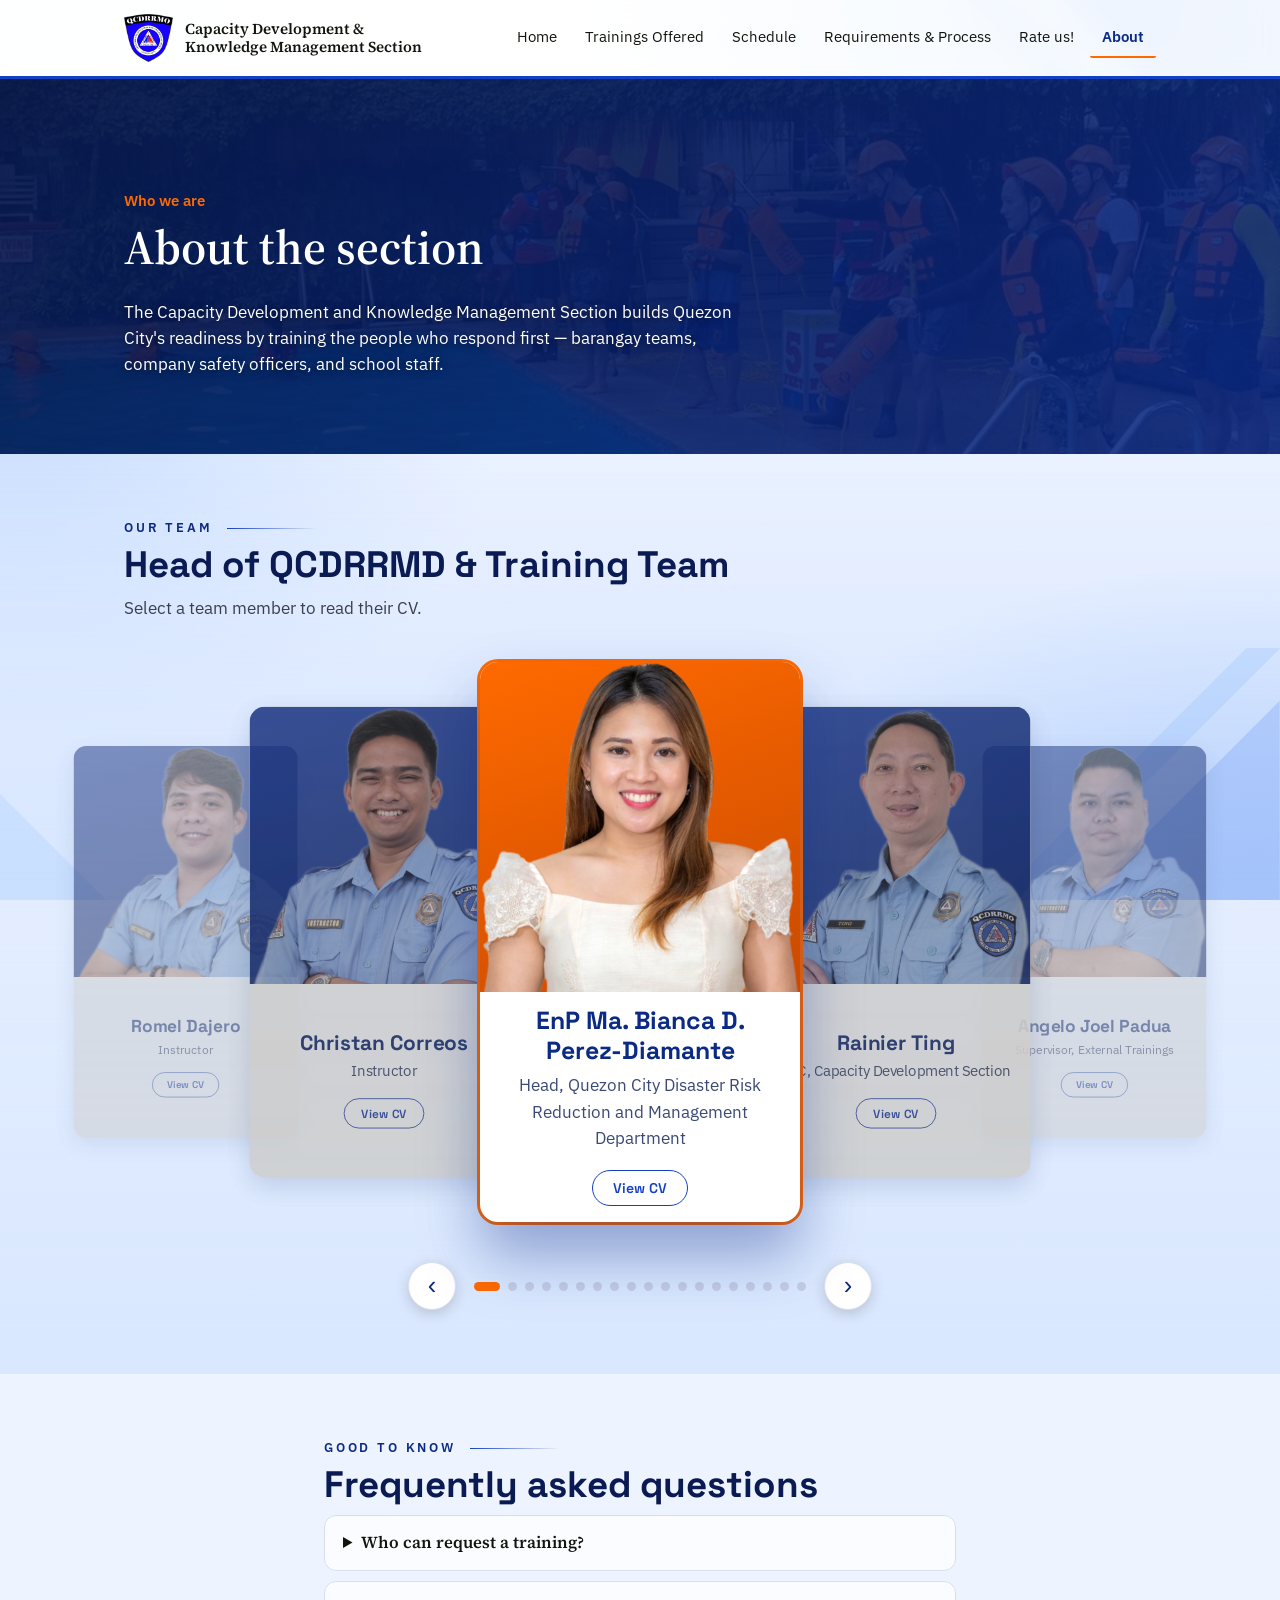
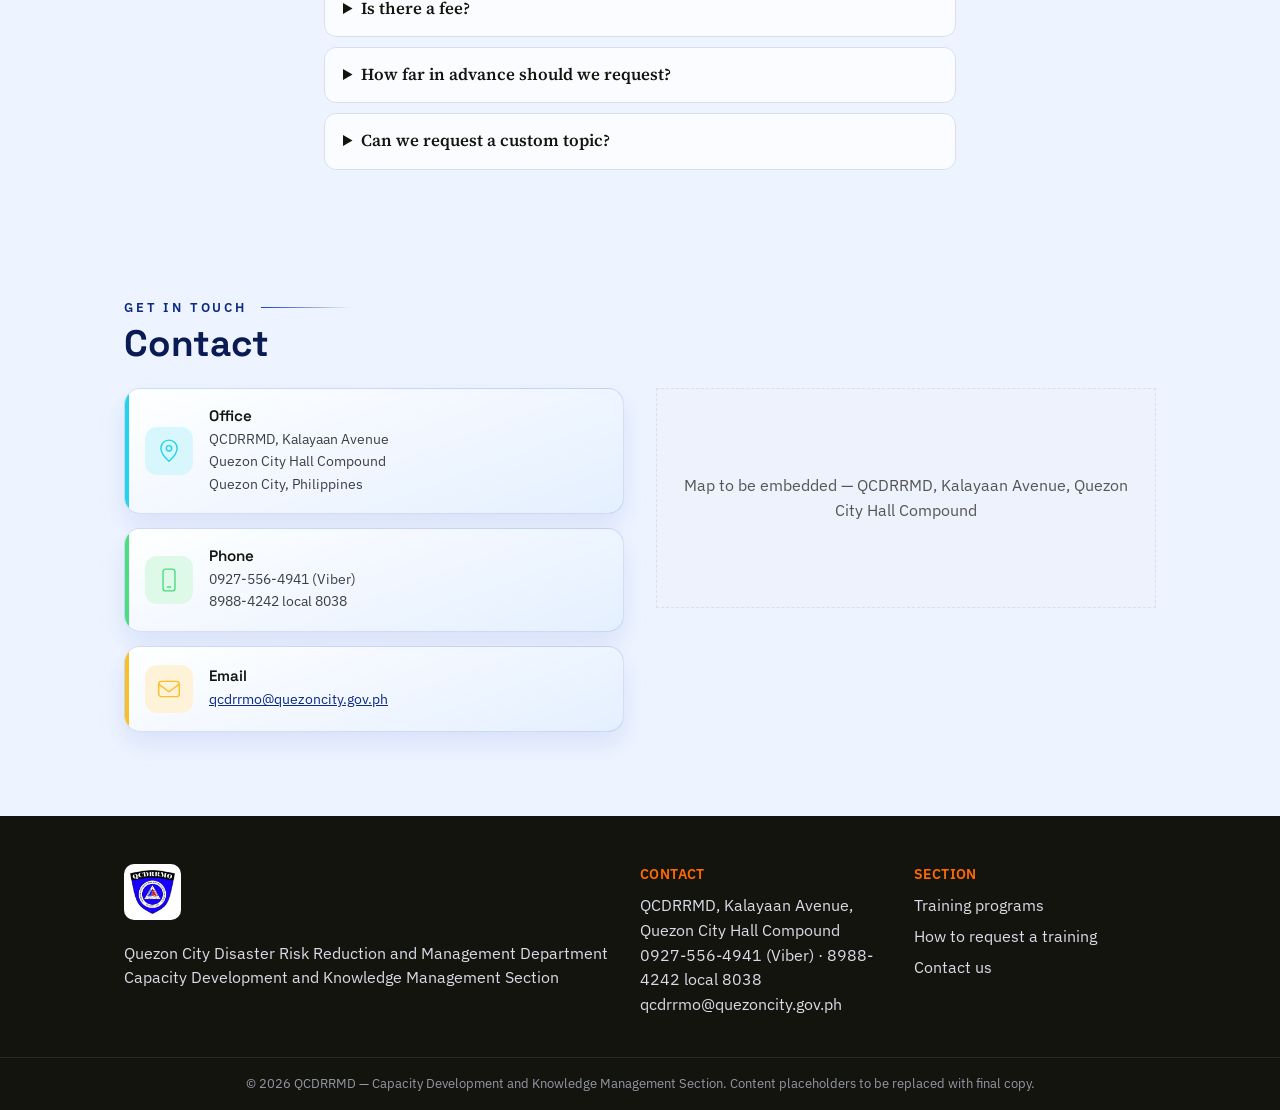
==== commit ffee72d5: "Change title for Christan Correos to 'Instructor'" ====
--- a/about.html
+++ b/about.html
@@ -176,7 +176,7 @@
       </article>
       <article class="cf-slide cf-person" style="--c:#a78bfa" data-cv="christan-correos" data-img="assets/team/christan-correos.png" data-name="Christan Correos" data-title="Tagayowyow">
         <div class="cf-photo"><img src="assets/team/christan-correos.png" alt="Christan Correos"></div>
-        <div class="cf-body"><h3>Christan Correos</h3><p>Tagayowyow</p><button type="button" class="cv-btn">View CV</button></div>
+        <div class="cf-body"><h3>Christan Correos</h3><p>Instructor</p><button type="button" class="cv-btn">View CV</button></div>
       </article>
       
     </div>
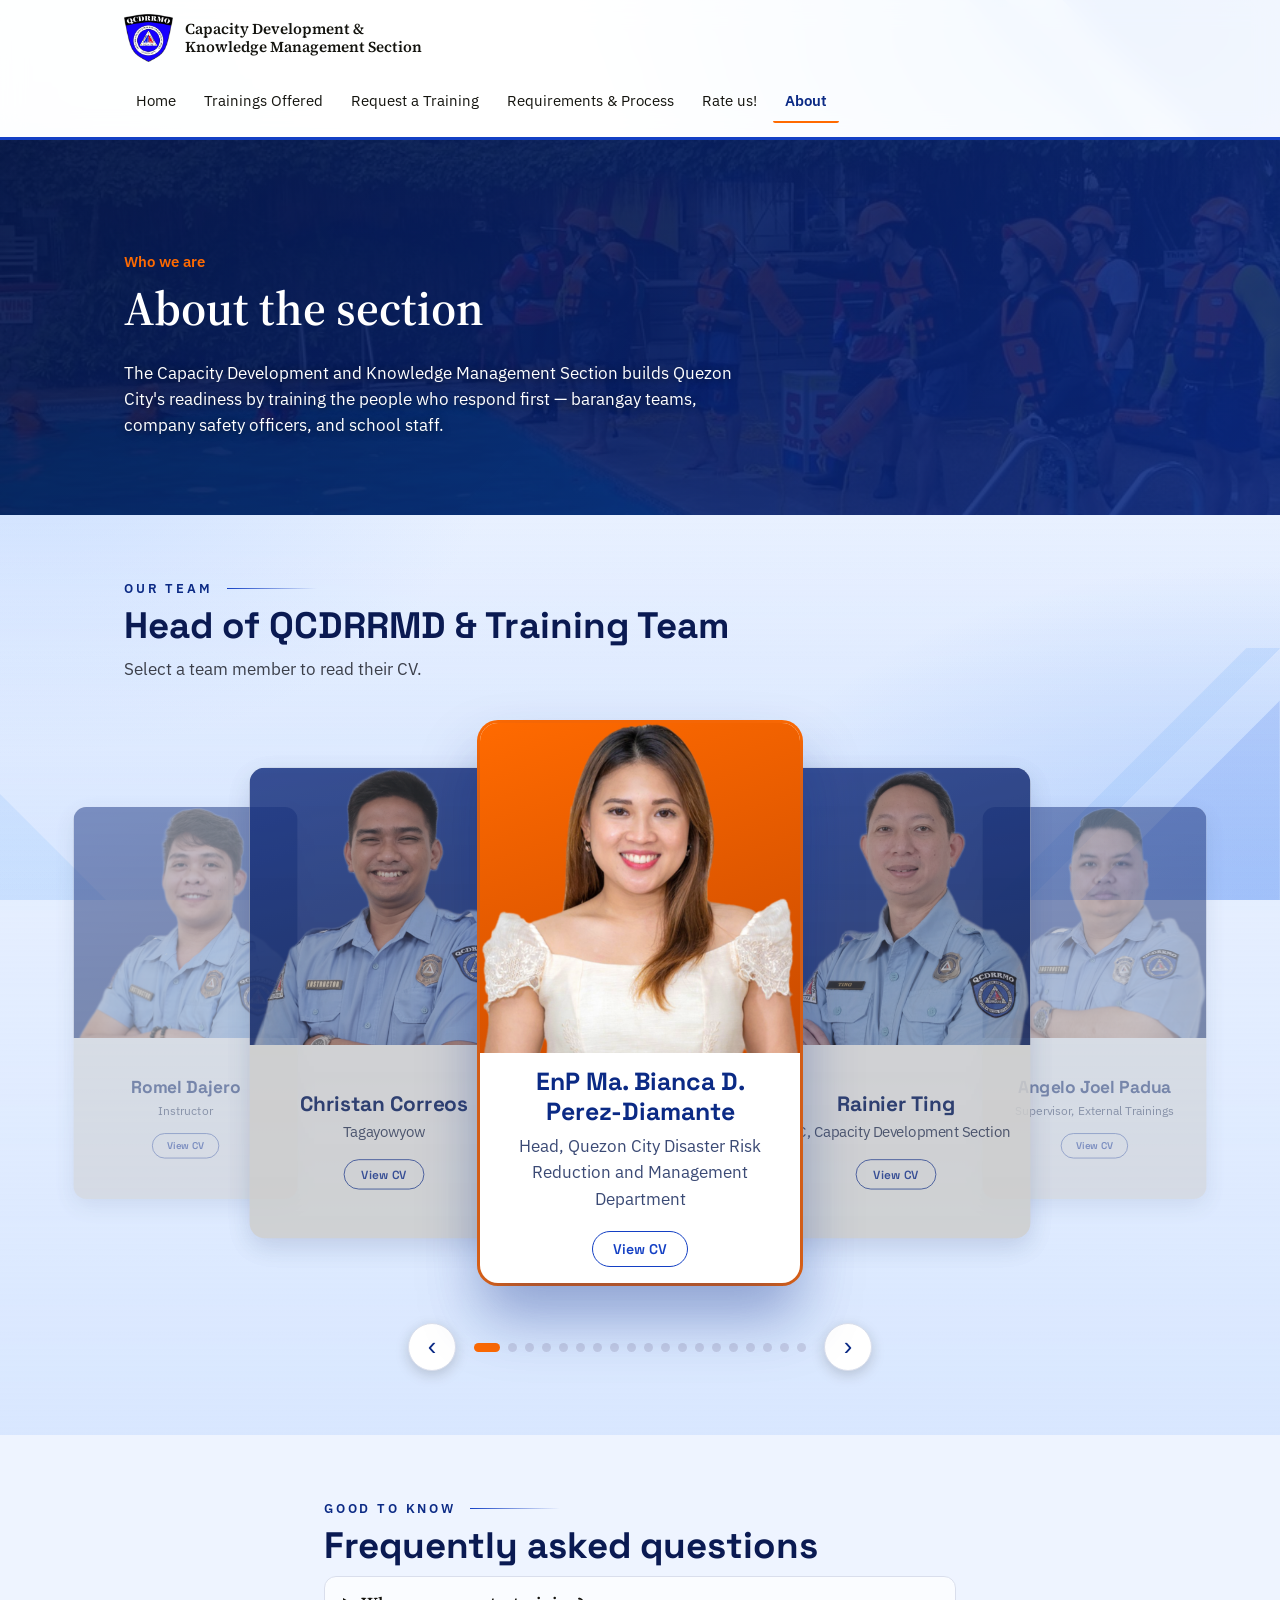
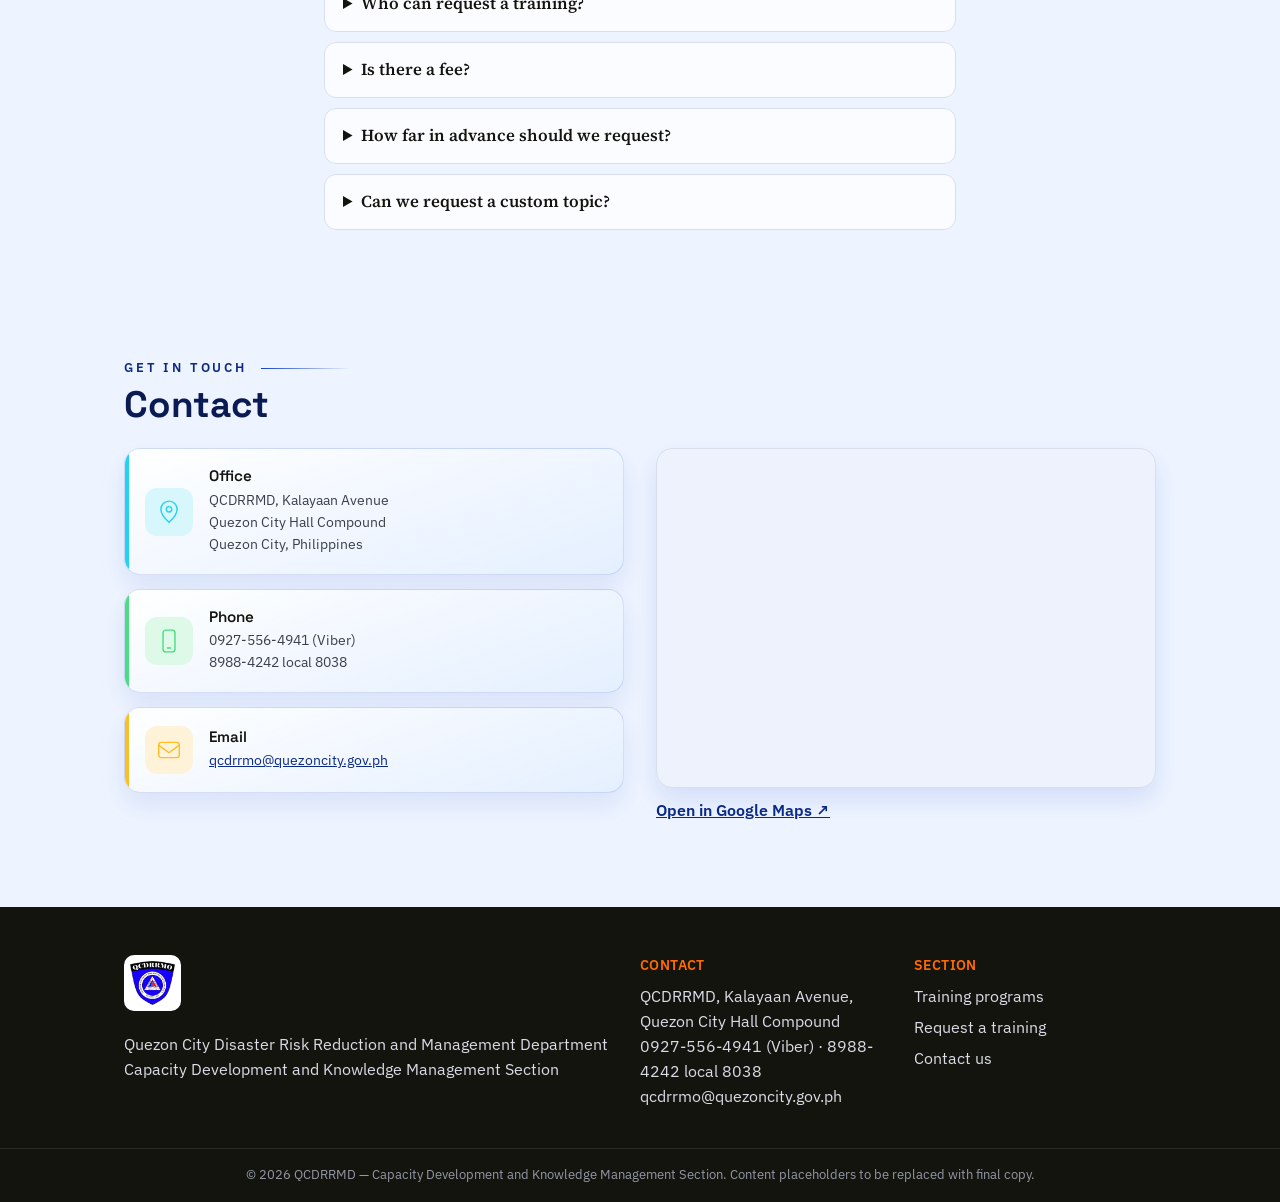
==== commit f84ec4f8: "Update about.html" ====
--- a/about.html
+++ b/about.html
@@ -18,7 +18,7 @@
       <ul>
         <li><a href="index.html">Home</a></li>
 <li><a href="trainings.html">Trainings Offered</a></li>
-<li><a href="https://tan-verdict-8c0.notion.site/3d11fb57e256801cb639ca2079e4938b?v=c9b1fb57e25682429db3881c591685a3&source=copy_link" target="_blank" rel="noopener">Schedule</a></li>
+<li><a href="request.html">Request a Training</a></li>
 <li><a href="process.html">Requirements &amp; Process</a></li>
 <li><a href="process.html#rate-us">Rate us!</a></li>
 <li><a href="about.html" class="active">About</a></li>
@@ -95,6 +95,9 @@
   .cv-head{flex-direction:column; text-align:center; padding:34px 20px 20px;}
   .cv-body{padding:18px 20px 6px;} .cv-pdf{margin:8px 20px 22px;}
 }
+.map-embed{position:relative; height:340px; border-radius:16px; overflow:hidden; border:1px solid var(--line); box-shadow:0 12px 26px rgba(20,64,196,.12); background:var(--tint);}
+.map-embed iframe{position:absolute; inset:0; width:100%; height:100%; border:0;}
+.map-link{display:inline-block; margin-top:10px; font-weight:600; color:var(--blue-dark);}
 </style>
 <section class="section cf-section" id="about">
   <div class="section-inner"><p class="fx-eyebrow">OUR TEAM</p>
@@ -176,7 +179,7 @@
       </article>
       <article class="cf-slide cf-person" style="--c:#a78bfa" data-cv="christan-correos" data-img="assets/team/christan-correos.png" data-name="Christan Correos" data-title="Tagayowyow">
         <div class="cf-photo"><img src="assets/team/christan-correos.png" alt="Christan Correos"></div>
-        <div class="cf-body"><h3>Christan Correos</h3><p>Instructor</p><button type="button" class="cv-btn">View CV</button></div>
+        <div class="cf-body"><h3>Christan Correos</h3><p>Tagayowyow</p><button type="button" class="cv-btn">View CV</button></div>
       </article>
       
     </div>
@@ -222,7 +225,12 @@
       </div>
       
       </div>
-      <div class="map-placeholder">Map to be embedded &mdash; QCDRRMD, Kalayaan Avenue, Quezon City Hall Compound</div>
+      <div class="map-wrap">
+        <div class="map-embed">
+          <iframe src="https://www.google.com/maps?q=Quezon+City+Disaster+Risk+Reduction+and+Management+Department%2C+Kalayaan+Avenue%2C+Quezon+City+Hall+Compound%2C+Quezon+City&amp;output=embed" title="Map of QCDRRMD, Kalayaan Avenue, Quezon City Hall Compound" loading="lazy" referrerpolicy="no-referrer-when-downgrade" allowfullscreen></iframe>
+        </div>
+        <a class="map-link" href="https://www.google.com/maps/search/?api=1&amp;query=Quezon+City+Disaster+Risk+Reduction+and+Management+Department%2C+Kalayaan+Avenue%2C+Quezon+City+Hall+Compound%2C+Quezon+City" target="_blank" rel="noopener">Open in Google Maps &#8599;</a>
+      </div>
     </div>
   </div>
 </section>
@@ -934,7 +942,7 @@
       <p class="footer-label">Section</p>
       <ul class="footer-links">
         <li><a href="trainings.html">Training programs</a></li>
-        <li><a href="process.html">How to request a training</a></li>
+        <li><a href="request.html">Request a training</a></li>
         <li><a href="about.html#contact">Contact us</a></li>
       </ul>
     </div>
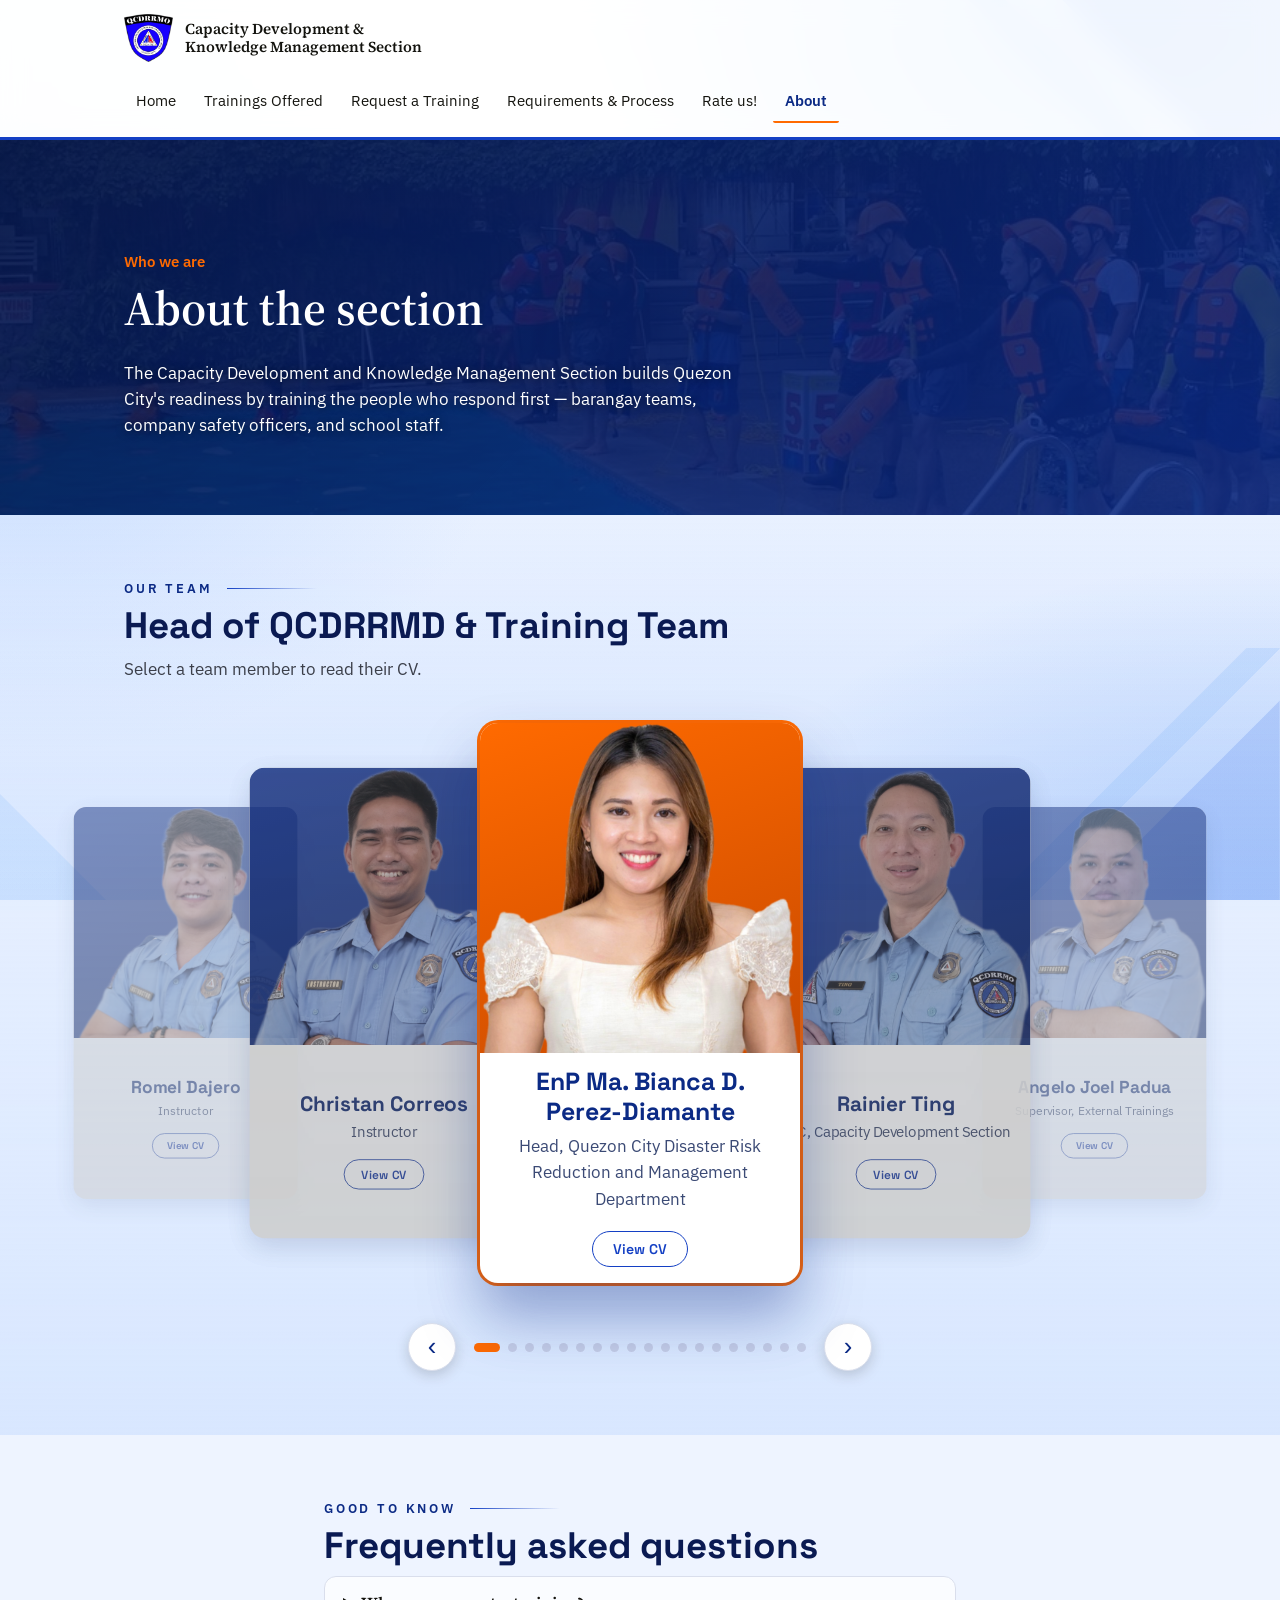
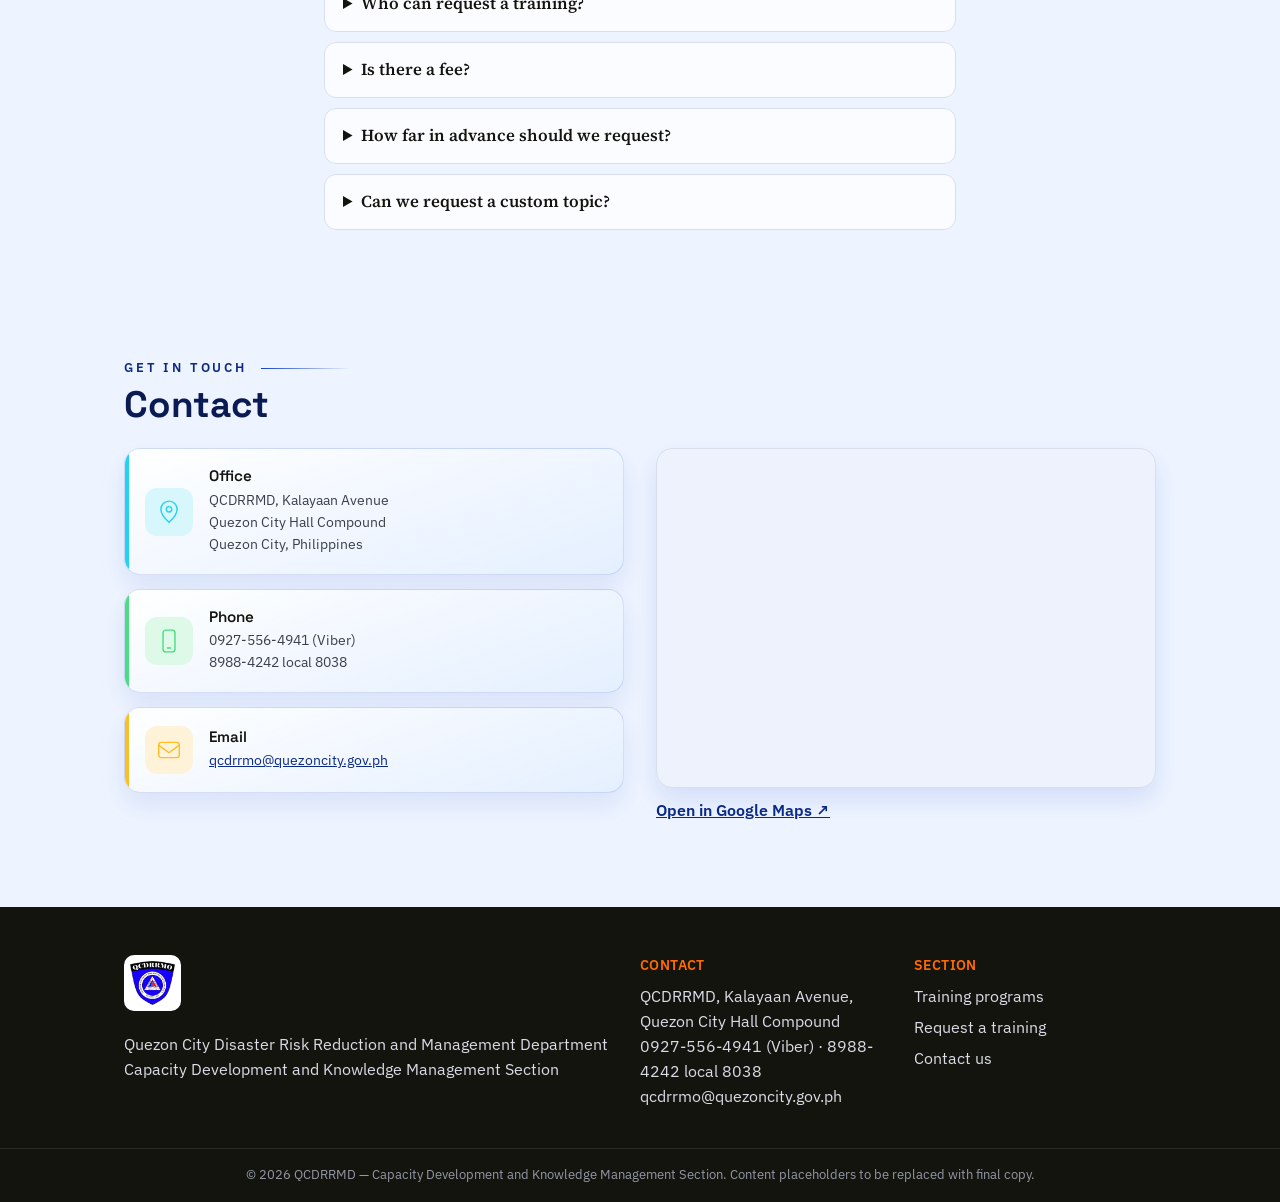
==== commit 5938fdfa: "Change title from 'Tagayowyow' to 'Instructor'" ====
--- a/about.html
+++ b/about.html
@@ -177,9 +177,9 @@
         <div class="cf-photo"><img src="assets/team/romel-dajero.png" alt="Romel Dajero"></div>
         <div class="cf-body"><h3>Romel Dajero</h3><p>Instructor</p><button type="button" class="cv-btn">View CV</button></div>
       </article>
-      <article class="cf-slide cf-person" style="--c:#a78bfa" data-cv="christan-correos" data-img="assets/team/christan-correos.png" data-name="Christan Correos" data-title="Tagayowyow">
+      <article class="cf-slide cf-person" style="--c:#a78bfa" data-cv="christan-correos" data-img="assets/team/christan-correos.png" data-name="Christan Correos" data-title="Instructor">
         <div class="cf-photo"><img src="assets/team/christan-correos.png" alt="Christan Correos"></div>
-        <div class="cf-body"><h3>Christan Correos</h3><p>Tagayowyow</p><button type="button" class="cv-btn">View CV</button></div>
+        <div class="cf-body"><h3>Christan Correos</h3><p>Instructor</p><button type="button" class="cv-btn">View CV</button></div>
       </article>
       
     </div>
